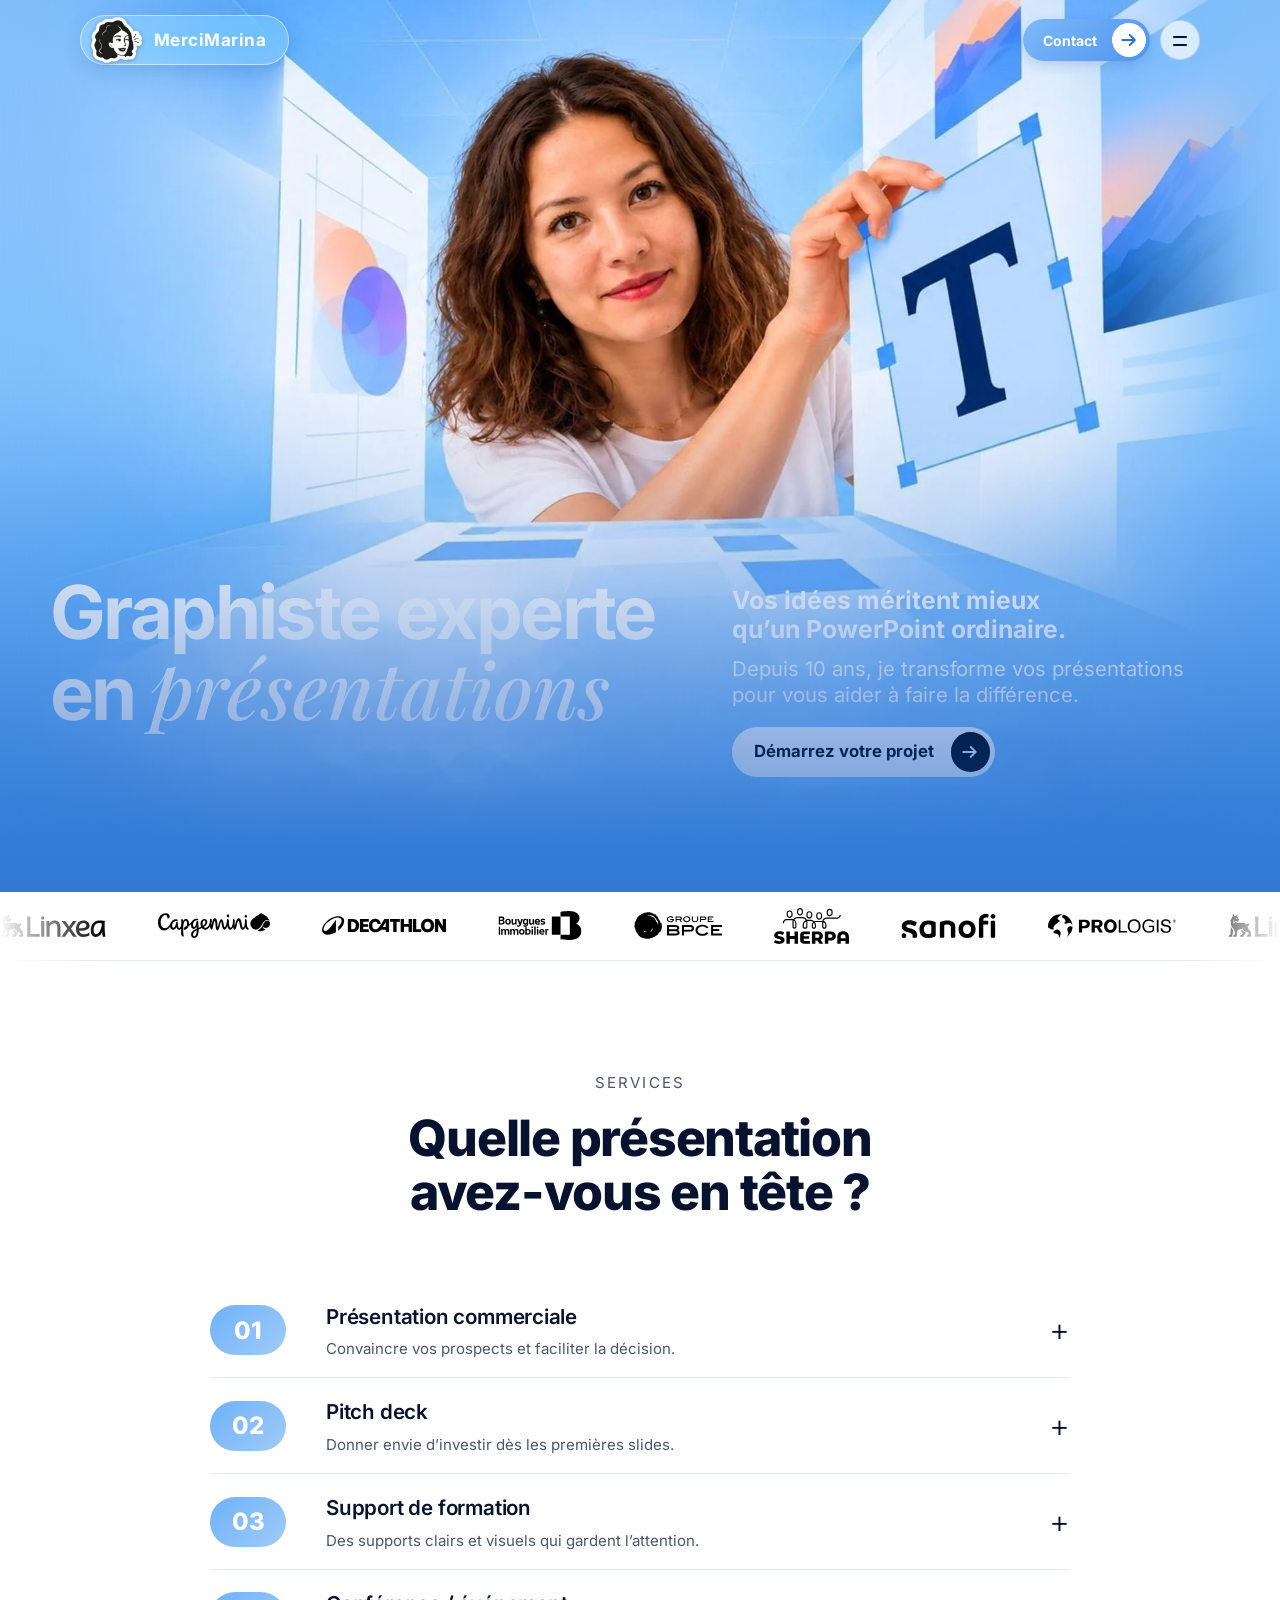
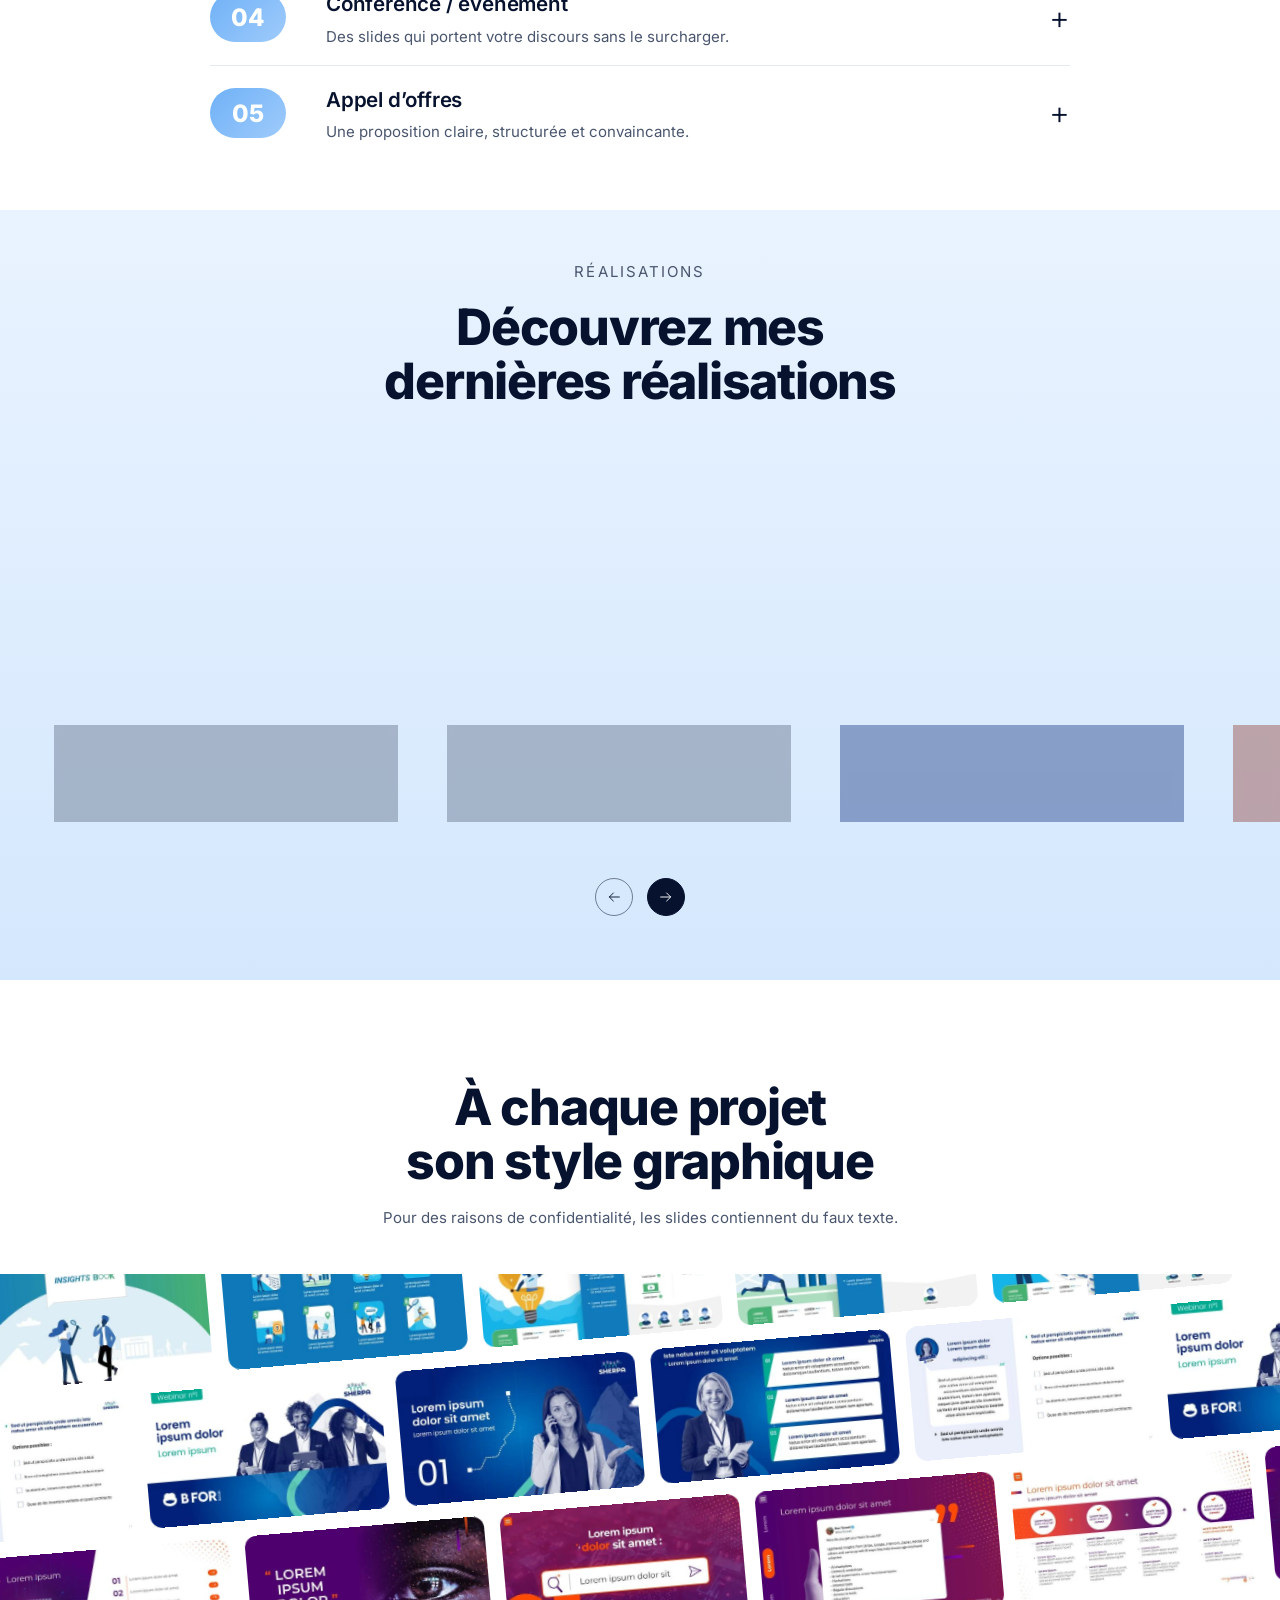
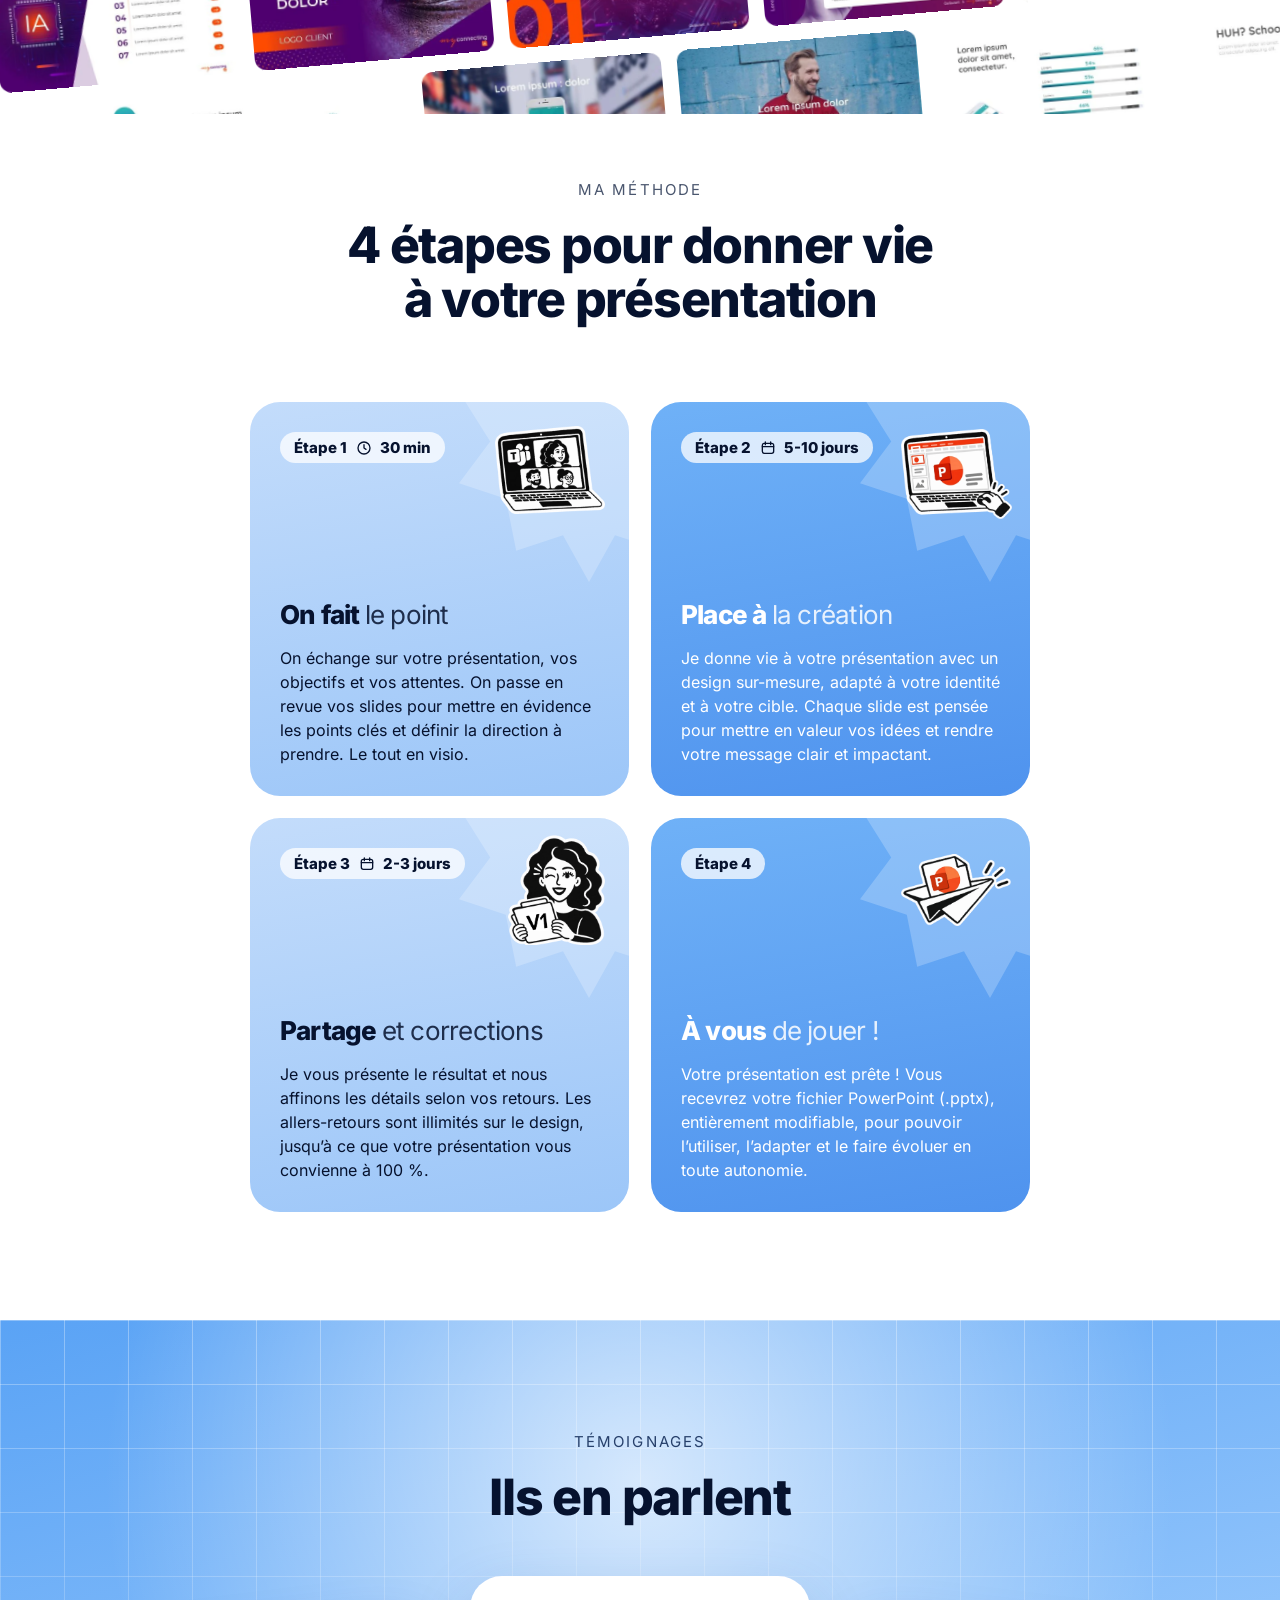
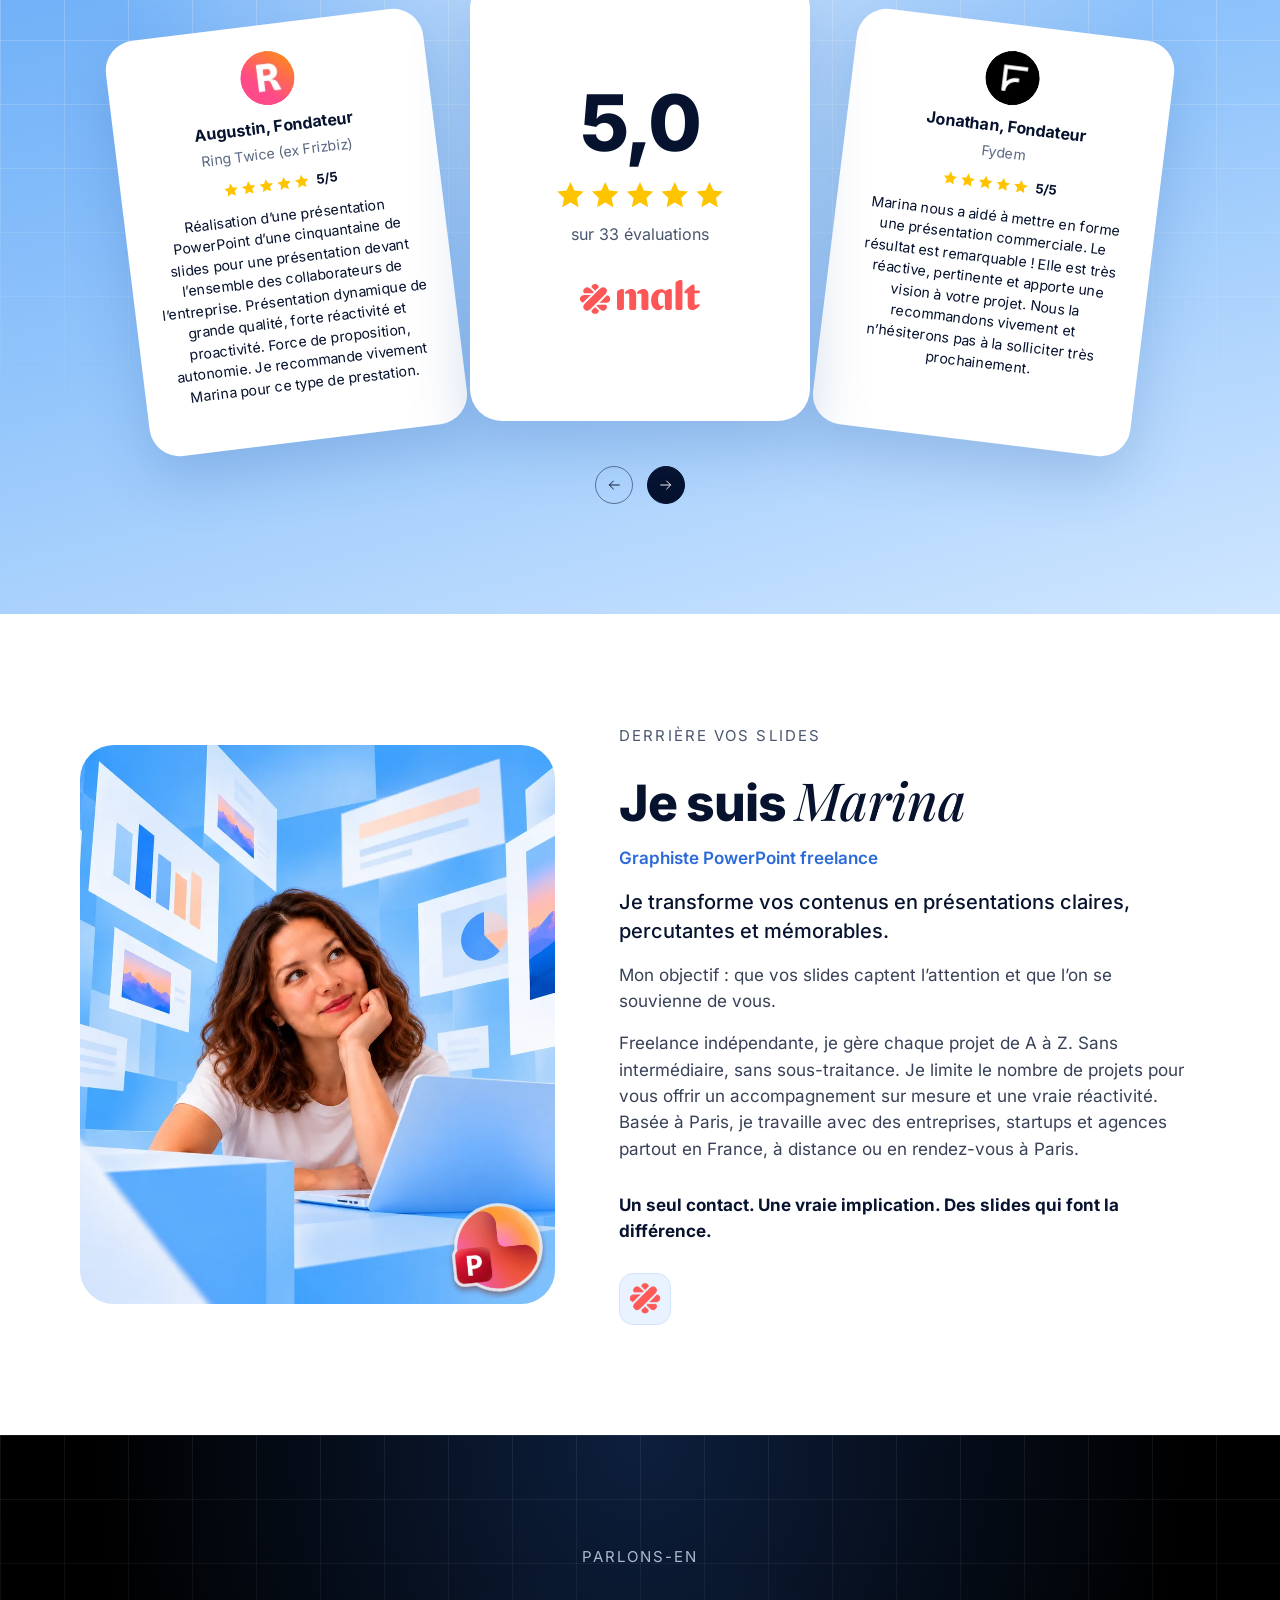
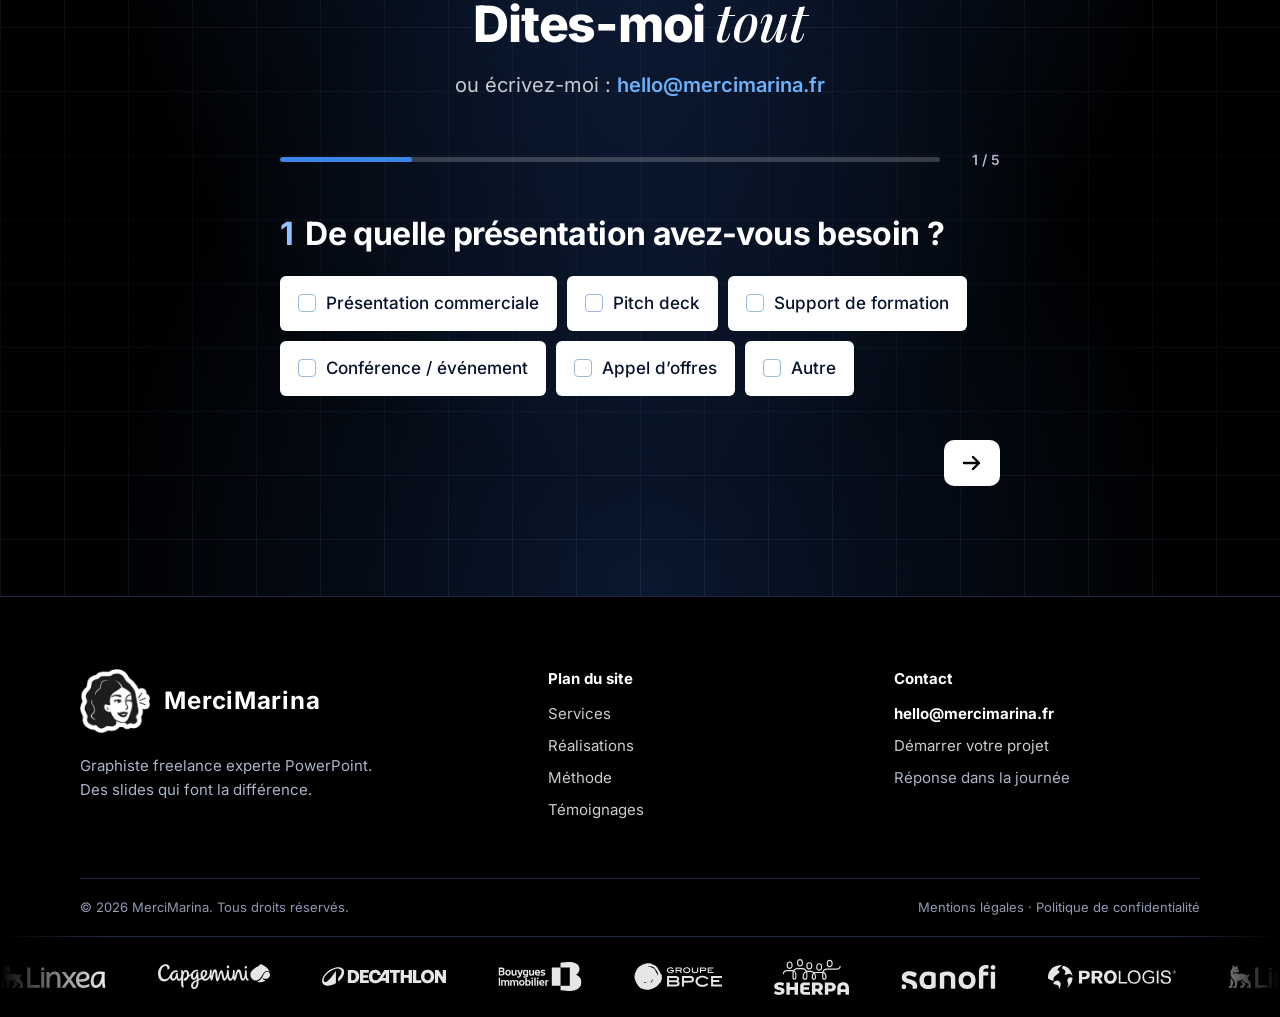
==== index-typo.html @ 597d8f63 "Add files via upload" ====
<!DOCTYPE html>
<html lang="fr">
<head>
<meta charset="utf-8">
<meta name="description" content="Graphiste freelance experte PowerPoint à Paris : présentations commerciales, pitch decks, supports de formation et appels d’offres sur mesure.">
<link rel="canonical" href="https://mercimarina.fr/">
<meta name="robots" content="index,follow,max-image-preview:large">
<meta name="theme-color" content="#6fb1f7">
<meta property="og:type" content="website"><meta property="og:locale" content="fr_FR"><meta property="og:site_name" content="MerciMarina">
<meta property="og:title" content="Graphiste PowerPoint freelance à Paris | MerciMarina"><meta property="og:description" content="Graphiste freelance experte PowerPoint à Paris : présentations commerciales, pitch decks, supports de formation et appels d’offres sur mesure."><meta property="og:url" content="https://mercimarina.fr/">
<meta property="og:image" content="https://mercimarina.fr/og-image.jpg"><meta property="og:image:width" content="1200"><meta property="og:image:height" content="630"><meta property="og:image:alt" content="Marina, graphiste PowerPoint freelance, entourée de slides">
<meta name="twitter:card" content="summary_large_image"><meta name="twitter:title" content="Graphiste PowerPoint freelance à Paris | MerciMarina"><meta name="twitter:description" content="Graphiste freelance experte PowerPoint à Paris : présentations commerciales, pitch decks, supports de formation et appels d’offres sur mesure."><meta name="twitter:image" content="https://mercimarina.fr/og-image.jpg">
<link rel="icon" type="image/png" href="favicon.png">
<link rel="apple-touch-icon" href="apple-touch-icon.png">
<meta name="viewport" content="width=device-width, initial-scale=1, viewport-fit=cover">
<title>Graphiste PowerPoint freelance à Paris | MerciMarina</title>
<link rel="stylesheet" href="style.css">
<style>
/* Méthode : titres sur une ligne */
.step .ttl{display:block;margin-top:auto!important}
.step h3{font-size:26px;line-height:1.15;white-space:nowrap}
.step h3 .lt{display:inline;font-weight:400;opacity:.85}
/* Méthode : illustrations centrées sur les emplacements définis (proportionnels à la largeur de la carte) */
.step{container-type:inline-size}
.step .ill{position:absolute;right:auto;height:auto;margin:0!important;transform:none;z-index:1}
.step:nth-of-type(1) .ill{width:29.05%;left:64.7%;top:calc((100cqw + 60px) * .0634)}
.step:nth-of-type(2) .ill{width:29.09%;left:66.05%;top:calc((100cqw + 60px) * .0724)}
.step:nth-of-type(3) .ill{width:25.68%;left:67.98%;top:calc((100cqw + 60px) * .0455)}
.step:nth-of-type(4) .ill{width:29.18%;left:65.85%;top:calc((100cqw + 60px) * .0963)}
@media (min-width:1400px){
 .step h3{font-size:clamp(20px,calc(2.5vw - 14px),26px)}
 .step .ttl{margin-top:116px!important}
}
/* Cartes étroites : l'illustration passe juste sous le badge pour ne pas le chevaucher */
@media (max-width:760px),(min-width:1400px) and (max-width:1611px){
 .step:nth-of-type(n) .ill{top:66px}
}
/* Typo : services en minuscules et semi-gras */
.item > button{text-transform:none;letter-spacing:0}
.tt b{font-weight:600;font-size:clamp(17px,1.6vw,21px);letter-spacing:-.01em}
/* Typo : majuscules réservées aux sur-titres */
.glass h3{text-transform:none}
.tag{text-transform:none;letter-spacing:0;font-size:12px}
.about .sub{text-transform:none;letter-spacing:0;font-size:17px;font-weight:600}
/* Typo : numéro du formulaire sans italique */
.qn em{font:700 1em/1 var(--f);font-style:normal}
/* Méthode : cartes un peu plus compactes (espace badge-titre réduit d'environ 16 px) */
@media (min-width:761px){.step{min-height:394px}}
@media (min-width:1400px){.step .ttl{margin-top:100px!important}}
</style>
<script type="application/ld+json">{"@context":"https://schema.org","@type":"ProfessionalService","name":"MerciMarina","url":"https://mercimarina.fr/","image":"https://mercimarina.fr/og-image.jpg","email":"hello@mercimarina.fr","description":"Graphiste PowerPoint freelance : présentations commerciales, pitch decks, supports de formation, conférences et appels d’offres sur mesure.","founder":{"@type":"Person","name":"Marina","jobTitle":"Graphiste PowerPoint freelance"},"address":{"@type":"PostalAddress","addressLocality":"Paris","addressCountry":"FR"},"areaServed":["Paris","France"],"serviceType":["Présentation commerciale","Pitch deck","Support de formation","Conférence et événement","Appel d’offres"],"sameAs":["https://www.malt.fr/profile/marinavu"]}</script>
</head>
<body>
<svg width="0" height="0" style="position:absolute" aria-hidden="true">
 <symbol id="arr" viewBox="0 0 24 24"><path d="M4 12h15M13 6l6 6-6 6"/></symbol>
 <symbol id="stars" viewBox="0 0 124 22"><path d="M11 1.5l2.9 6.2 6.8.8-5 4.7 1.3 6.7L11 16.5 5 19.9l1.3-6.7-5-4.7 6.8-.8z"/><path transform="translate(25.5 0)" d="M11 1.5l2.9 6.2 6.8.8-5 4.7 1.3 6.7L11 16.5 5 19.9l1.3-6.7-5-4.7 6.8-.8z"/><path transform="translate(51 0)" d="M11 1.5l2.9 6.2 6.8.8-5 4.7 1.3 6.7L11 16.5 5 19.9l1.3-6.7-5-4.7 6.8-.8z"/><path transform="translate(76.5 0)" d="M11 1.5l2.9 6.2 6.8.8-5 4.7 1.3 6.7L11 16.5 5 19.9l1.3-6.7-5-4.7 6.8-.8z"/><path transform="translate(102 0)" d="M11 1.5l2.9 6.2 6.8.8-5 4.7 1.3 6.7L11 16.5 5 19.9l1.3-6.7-5-4.7 6.8-.8z"/></symbol>
</svg>

<header class="site"><div class="hbar">
 <a class="brand" href="#top" aria-label="Accueil"><img src="marina-graphiste-powerpoint-freelance-logo.webp" alt="Marina, graphiste PowerPoint freelance"><span>MerciMarina</span></a>
 <div class="hright"><a class="pill dark hcta" href="#contact">Contact</a><button class="burger" aria-label="Ouvrir le menu" aria-expanded="false" aria-controls="nav"><span></span><span></span></button></div>
 <nav id="nav" aria-label="Navigation principale"><a href="#services">Services</a><a href="#realisations">Réalisations</a><a href="#methode">Méthode</a><a href="#temoignages">Avis</a><a href="#apropos">À propos</a></nav>
</div></header>

<main id="top">
<!-- 1 · Hero -->
<section class="hero"><div class="wrap">
 <div class="herobox"><img src="marina-header-presentation-designer.webp" alt="Marina, graphiste PowerPoint freelance, entourée de slides" fetchpriority="high" width="1800" height="1192">
  <div class="htxt"><h1>Graphiste experte <br>en <i>présentations</i></h1>
  <div class="hr"><p><strong><span>Vos idées méritent mieux</span> <span>qu’un PowerPoint ordinaire.</span></strong>Depuis 10 ans, je transforme vos présentations<br class="d"> pour vous aider à faire la différence.</p><a class="pill" href="#contact">Démarrez votre projet</a></div>
  </div></div>
</div></section>

<!-- 2 · Logos clients -->
<section class="logos"><div class="track" aria-hidden="true"><div class="rail" id="rail"></div></div><p class="sr-only">Ils m’ont fait confiance : Sanofi, Prologis, Linxea, Capgemini, Decathlon, Bouygues Immobilier, BPCE, Sherpa, HUH, Ring Twice, TheraPanacea, Sun’R, AliraHealth, Koena, Myconnecting, Stam Europe, Entourage.</p></section>

<!-- 3 · Services -->
<section id="services"><div class="wrap">
 <p class="kicker">Services</p>
 <h2 class="title">Quelle présentation<br>avez-vous en tête ?</h2>
 <div class="list" id="list">
  <div class="item"><button aria-expanded="false"><span class="num">01</span><span class="tt"><b>Présentation commerciale</b><small>Convaincre vos prospects <br class="m">et faciliter la décision.</small></span><span class="plus">+</span></button><div class="body"><div><div class="in"><p class="ld"><strong>Convaincre vos prospects et faciliter la décision avec une présentation qui met en avant les points forts de votre offre.</strong></p><p>Un PowerPoint professionnel, à votre image, facile à utiliser et à actualiser.</p><p class="reco">Vous vous reconnaissez ?</p><blockquote>J’ai une présentation PowerPoint de 25 slides que j’utilise en rendez-vous client. Le contenu est bon, mais visuellement, ça fait très amateur. J’aimerais quelque chose de plus pro, qui donne confiance.</blockquote><blockquote>Notre présentation commerciale est vieillissante et ne reflète plus notre identité. J’ai besoin de la moderniser pour qu’elle soit attractive et facile à mettre à jour.</blockquote><a class="pill soft" href="#contact" data-svc="Présentation commerciale">Boostons votre présentation</a></div></div></div></div>
  <div class="item"><button aria-expanded="false"><span class="num">02</span><span class="tt"><b>Pitch deck</b><small>Donner envie d’investir <br class="m">dès les premières slides.</small></span><span class="plus">+</span></button><div class="body"><div><div class="in"><p class="ld"><strong>Donner envie d’investir dès les premières slides avec un pitch deck clair et soigné.</strong></p><p>Des chiffres clés bien visibles, des graphiques lisibles et un design adapté à votre projet.</p><p class="reco">Vous vous reconnaissez ?</p><blockquote>J’ai tous mes chiffres et mon argumentaire, mais je ne sais pas comment les mettre en valeur. J’ai utilisé un template mais dès que j’y ajoute mes propres infos, le résultat est brouillon. J’ai besoin d’un pitch deck clair, professionnel et percutant, à la hauteur du travail engagé.</blockquote><blockquote>Je prépare une levée de fonds mais mon pitch deck manque d’impact visuel. J’aimerais un rendu vraiment pro qui crée l’effet WOW.</blockquote><a class="pill soft" href="#contact" data-svc="Pitch deck">Parlons de votre pitch</a></div></div></div></div>
  <div class="item"><button aria-expanded="false"><span class="num">03</span><span class="tt"><b>Support de formation</b><small>Des supports clairs et visuels <br class="m">qui gardent l’attention.</small></span><span class="plus">+</span></button><div class="body"><div><div class="in"><p class="ld"><strong>Des supports clairs et visuels qui gardent l’attention, même avec des contenus denses.</strong></p><p>Je transforme vos PowerPoint de formation avec des schémas, des repères visuels et une mise en page plus agréable à suivre.</p><p class="reco">Vous vous reconnaissez ?</p><blockquote>On utilise les mêmes PowerPoint de formation depuis des années. Chaque formateur a ajouté ses propres slides et aujourd’hui, il n’y a plus vraiment de cohérence. On aurait besoin de remettre tout ça au propre et de moderniser l’ensemble.</blockquote><blockquote>Mes formations sont riches en contenu, mais mes slides sont trop chargées et les participants décrochent rapidement. J’ai besoin de supports plus visuels et dynamiques pour maintenir leur attention et rendre l’expérience plus agréable.</blockquote><a class="pill soft" href="#contact" data-svc="Support de formation">Dynamisons vos formations</a></div></div></div></div>
  <div class="item"><button aria-expanded="false"><span class="num">04</span><span class="tt"><b>Conférence / événement</b><small>Des slides qui portent votre <br class="m">discours sans le surcharger.</small></span><span class="plus">+</span></button><div class="body"><div><div class="in"><p class="ld"><strong>Des slides qui portent votre discours sans le surcharger.</strong></p><p>Des visuels grand format, une mise en page épurée et des informations faciles à lire, même au fond de la salle.</p><p class="reco">Vous vous reconnaissez ?</p><blockquote>Je dois intervenir lors d’une conférence devant 300 personnes. Mon discours est prêt, mais mes slides sont trop chargées. J’aimerais quelque chose de beaucoup plus visuel, qui accompagne mon intervention sans surcharger l’écran.</blockquote><blockquote>Nous organisons un séminaire et plusieurs intervenants vont prendre la parole. J’ai besoin d’harmoniser la présentation pour garantir une identité visuelle cohérente et un rendu à la hauteur de notre événement.</blockquote><a class="pill soft" href="#contact" data-svc="Conférence / événement">Marquons les esprits</a></div></div></div></div>
  <div class="item"><button aria-expanded="false"><span class="num">05</span><span class="tt"><b>Appel d’offres</b><small>Une proposition claire, <br class="m">structurée et convaincante.</small></span><span class="plus">+</span></button><div class="body"><div><div class="in"><p><strong>Une proposition claire, structurée et convaincante,</strong> avec des informations bien présentées, des schémas pour illustrer vos méthodologies et vos points forts mis en évidence. Pour vos dossiers comme pour vos soutenances orales.</p><p class="reco">Vous vous reconnaissez ?</p><blockquote>On doit remettre notre réponse à un appel d’offres dans quelques jours. Sur le fond, tout est là, mais le document fait des dizaines de pages et c’est assez indigeste. On aimerait une mise en page plus soignée, avec des schémas et des visuels pour faire ressortir nos points forts.</blockquote><blockquote>Nous avons été présélectionnés pour un appel d’offres stratégique et devons défendre notre proposition à l’oral. Nous maîtrisons notre sujet, mais nous avons besoin de slides qui vont droit au but et qui montrent clairement pourquoi notre proposition est la bonne.</blockquote><a class="pill soft" href="#contact" data-svc="Appel d’offres">Valorisons votre proposition</a></div></div></div></div>
 </div>
</div></section>

<div class="band">
<!-- 5 · Réalisations -->
<section id="realisations">
 <div class="wrap"><p class="kicker">Réalisations</p><h2 class="title">Découvrez mes<br>dernières réalisations</h2></div>
 <div class="wks"> 
  <a class="wk k-myc" href="realisation-myconnectingia.html"><span class="fl"><span class="fi"><img class="f" alt="MyconnectingIA" src="myconnectingia-presentation.webp" loading="lazy" decoding="async"><img class="b" alt="" src="myconnectingia-exemple-presentation.webp" loading="lazy" decoding="async"><span class="glass"><h3>MyconnectingIA</h3><span class="tag">Présentation commerciale</span></span></span></span></a>
  <a class="wk k-fyd" href="realisation-fydem.html"><span class="fl"><span class="fi"><img class="f" alt="Fydem" src="fydem-presentation.webp" loading="lazy" decoding="async"><img class="b" alt="" src="fydem-exemple-presentation.webp" loading="lazy" decoding="async"><span class="glass"><h3>Fydem</h3><span class="tag">Pitch deck</span></span></span></span></a>
  <a class="wk k-she" href="realisation-sherpa.html"><span class="fl"><span class="fi"><img class="f" alt="Sherpa" src="sherpa-presentation.webp" loading="lazy" decoding="async"><img class="b" alt="" src="sherpa-exemple-presentation.webp" loading="lazy" decoding="async"><span class="glass"><h3>Sherpa</h3><span class="tag">Support de formation</span></span></span></span></a>
  <a class="wk k-ent" href="#"><span class="fl"><span class="fi"><img class="f" alt="Entourage" src="entourage-presentation.webp" loading="lazy" decoding="async"><img class="b" alt="" src="entourage-exemple-presentation.webp" loading="lazy" decoding="async"><span class="glass"><h3>Entourage</h3><span class="tag">Présentation donateurs</span></span></span></span></a>
  <a class="wk k-huh" href="#"><span class="fl"><span class="fi"><img class="f" alt="HUH? School" src="huh-school-presentation.webp" loading="lazy" decoding="async"><img class="b" alt="" src="huh-school-exemple-presentation.webp" loading="lazy" decoding="async"><span class="glass"><h3>HUH? School</h3><span class="tag">Présentation commerciale</span></span></span></span></a>
 </div>
 <div class="wnav"><button class="arrow prev" aria-label="Réalisations précédentes"><svg viewBox="0 0 24 24" aria-hidden="true"><use href="#arr"/></svg></button><button class="arrow next" aria-label="Réalisations suivantes"><svg viewBox="0 0 24 24" aria-hidden="true"><use href="#arr"/></svg></button></div>
</section>

</div>

<!-- 4 · Carrousel en biais -->
<div class="wrap reelhead"><h2 class="title">À chaque projet<br>son style graphique</h2><p class="note">Pour des raisons de confidentialité, les slides contiennent du faux texte.</p></div>
<div class="reel" aria-hidden="true"><div class="tilt" id="reel"></div></div>

<!-- 6 · Méthode -->
<section class="method" id="methode"><div class="wrap">
 <p class="kicker">Ma méthode</p>
 <h2 class="title">4 étapes pour donner vie <br>à votre présentation</h2>
</div>
<div class="steps">
 <article class="step"><span class="n">Étape 1<svg viewBox="0 0 24 24" aria-hidden="true"><circle cx="12" cy="12" r="9"/><path d="M12 7v5l3 2"/></svg>30 min</span><div class="ttl"><h3>On fait <span class="lt">le point</span></h3><img class="ill" alt="Visioconférence : Marina fait le point avec vous" src="visioconference-brief-ppt.webp" loading="lazy" decoding="async"></div><p>On échange sur votre présentation, vos objectifs et vos attentes. On passe en revue vos slides pour mettre en évidence les points clés et définir la direction à prendre. Le tout en visio.</p></article><span class="flow" aria-hidden="true"><i><svg viewBox="0 0 24 24"><use href="#arr"/></svg></i></span>
 <article class="step"><span class="n">Étape 2<svg viewBox="0 0 24 24" aria-hidden="true"><rect x="3.5" y="5" width="17" height="15" rx="3"/><path d="M3.5 10h17M8 3v4M16 3v4"/></svg>5-10 jours</span><div class="ttl"><h3>Place à <span class="lt">la création</span></h3><img class="ill" alt="Création de votre présentation sur PowerPoint" src="creation-de-votre-presentation-sur-powerpoint.webp" loading="lazy" decoding="async"></div><p>Je donne vie à votre présentation avec un design sur-mesure, adapté à votre identité et à votre cible. Chaque slide est pensée pour mettre en valeur vos idées et rendre votre message clair et impactant.</p></article><span class="flow" aria-hidden="true"><i><svg viewBox="0 0 24 24"><use href="#arr"/></svg></i></span>
 <article class="step"><span class="n">Étape 3<svg viewBox="0 0 24 24" aria-hidden="true"><rect x="3.5" y="5" width="17" height="15" rx="3"/><path d="M3.5 10h17M8 3v4M16 3v4"/></svg>2-3 jours</span><div class="ttl"><h3>Partage <span class="lt">et corrections</span></h3><img class="ill" alt="Livrable PowerPoint" src="livrable-powerpoint.webp" loading="lazy" decoding="async"></div><p>Je vous présente le résultat et nous affinons les détails selon vos retours. Les allers-retours sont illimités sur le design, jusqu’à ce que votre présentation vous convienne à 100 %.</p></article><span class="flow" aria-hidden="true"><i><svg viewBox="0 0 24 24"><use href="#arr"/></svg></i></span>
 <article class="step"><span class="n">Étape 4</span><div class="ttl"><h3>À vous <span class="lt">de jouer !</span></h3><img class="ill" alt="Présentation PowerPoint prête à l’emploi" src="presentation-powerpoint-prete-a-lemploi.webp" loading="lazy" decoding="async"></div><p>Votre présentation est prête ! Vous recevrez votre fichier PowerPoint (.pptx), entièrement modifiable, pour pouvoir l’utiliser, l’adapter et le faire évoluer en toute autonomie.</p></article>
</div>
<div class="snav"><button class="arrow prev" aria-label="Étapes précédentes"><svg viewBox="0 0 24 24" aria-hidden="true"><use href="#arr"/></svg></button><button class="arrow next" aria-label="Étapes suivantes"><svg viewBox="0 0 24 24" aria-hidden="true"><use href="#arr"/></svg></button></div>
</section>

<!-- 8 · Témoignages -->
<section id="temoignages"><div class="wrap">
 <p class="kicker">Témoignages</p><h2 class="title">Ils en parlent</h2>
 <div class="tcar">
  <article class="tc"><div class="av pic"><img src="avatar-temoignage-1.webp" alt="" width="58" height="58" loading="lazy" decoding="async"></div><p class="nm">Augustin, Fondateur</p><p class="co">Ring Twice (ex Frizbiz)</p><div class="rt" role="img" aria-label="5 étoiles sur 5"><svg viewBox="0 0 124 22" aria-hidden="true"><use href="#stars"/></svg><b>5/5</b></div><p class="tq">Réalisation d’une présentation PowerPoint d’une cinquantaine de slides pour une présentation devant l’ensemble des collaborateurs de l’entreprise. Présentation dynamique de grande qualité, forte réactivité et proactivité. Force de proposition, autonomie. Je recommande vivement Marina pour ce type de prestation.</p></article>
  <article class="tc malt"><a class="mlink" href="https://www.malt.fr/profile/marinavu" target="_blank" rel="noopener" aria-label="Voir mon profil Malt : 5,0 sur 33 évaluations"><p class="mscore">5,0</p><div class="mstars" role="img" aria-label="5 étoiles sur 5"><svg viewBox="0 0 124 22" aria-hidden="true"><use href="#stars"/></svg></div><p class="mcount">sur 33 évaluations</p><img class="mlogo" src="malt.svg" alt="Malt" width="120" height="34" loading="lazy" decoding="async"></a></article>
  <article class="tc"><div class="av pic"><img src="avatar-temoignage-2.webp" alt="" width="58" height="58" loading="lazy" decoding="async"></div><p class="nm">Jonathan, Fondateur</p><p class="co">Fydem</p><div class="rt" role="img" aria-label="5 étoiles sur 5"><svg viewBox="0 0 124 22" aria-hidden="true"><use href="#stars"/></svg><b>5/5</b></div><p class="tq">Marina nous a aidé à mettre en forme une présentation commerciale. Le résultat est remarquable ! Elle est très réactive, pertinente et apporte une vision à votre projet. Nous la recommandons vivement et n’hésiterons pas à la solliciter très prochainement.</p></article>
  <article class="tc"><div class="av pic"><img src="avatar-temoignage-3.webp" alt="" width="58" height="58" loading="lazy" decoding="async"></div><p class="nm">Catherine, CTO</p><p class="co">TheraPanacea</p><div class="rt" role="img" aria-label="5 étoiles sur 5"><svg viewBox="0 0 124 22" aria-hidden="true"><use href="#stars"/></svg><b>5/5</b></div><p class="tq">Marina a très bien compris notre attente et la philosophie de la présentation que nous souhaitions, elle a proposé spontanément des idées qui amélioraient notre projet initial. Le travail réalisé nous convient parfaitement et a été livré dans les temps malgré des délais courts ! Je recommande sans hésitation !</p></article>
    <article class="tc"><div class="av pic"><img src="avatar-temoignage-4.webp" alt="" width="58" height="58" loading="lazy" decoding="async"></div><p class="nm">Jean Michel, Associé</p><p class="co">Sherpa</p><div class="rt" role="img" aria-label="5 étoiles sur 5"><svg viewBox="0 0 124 22" aria-hidden="true"><use href="#stars"/></svg><b>5/5</b></div><p class="tq">Marina est capable de travailler en parfaite autonomie, elle tient les délais et il n’y a jamais de mauvaise surprise ni sur la qualité ni sur le volume. Merci. Je recommande vivement.</p></article>
  <article class="tc"><div class="av pic"><img src="avatar-temoignage-5.webp" alt="" width="58" height="58" loading="lazy" decoding="async"></div><p class="nm">Nicolas, Fondateur</p><p class="co">HUH</p><div class="rt" role="img" aria-label="5 étoiles sur 5"><svg viewBox="0 0 124 22" aria-hidden="true"><use href="#stars"/></svg><b>5/5</b></div><p class="tq">Très bonne communication avec Marina, qui s’est montrée indépendante sur le projet. Un simple brief et Marina a délivré un résultat bien au-dessus de nos attentes. On retravaillera ensemble, c’est certain.</p></article>
 </div>
 <div class="tnav"><div class="tbs"><button class="tb prev" aria-label="Témoignage précédent"><svg viewBox="0 0 24 24" aria-hidden="true"><use href="#arr"/></svg></button><button class="tb next" aria-label="Témoignage suivant"><svg viewBox="0 0 24 24" aria-hidden="true"><use href="#arr"/></svg></button></div></div>
</div></section>

<!-- 7 · À propos -->
<section class="about" id="apropos"><div class="wrap">
 <div class="portrait"><img class="pbadge" alt="" aria-hidden="true" src="pbadge.webp" loading="lazy" decoding="async"><img alt="Marina, graphiste PowerPoint freelance" src="marina-graphiste-powerpoint-freelance.webp" loading="lazy" decoding="async"></div>
 <div>
  <p class="kicker">Derrière vos slides</p>
  <h2 class="title">Je suis <i>Marina</i></h2>
  <h3 class="sub">Graphiste PowerPoint freelance</h3>
  <p class="lead">Je transforme vos contenus en présentations claires, percutantes et mémorables.</p>
  <p>Mon objectif : que vos slides captent l’attention et que l’on se souvienne de vous.</p>
  <p>Freelance indépendante, je gère chaque projet de A à Z. Sans intermédiaire, sans sous-traitance. Je limite le nombre de projets pour vous offrir un accompagnement sur mesure et une vraie réactivité. Basée à Paris, je travaille avec des entreprises, startups et agences partout en France, à distance ou en rendez-vous à Paris.</p>
  <p class="end">Un seul contact. Une vraie implication. <br class="m">Des slides qui font la différence.</p>
  <div class="links"><a class="soc" hidden href="#" target="_blank" rel="noopener" aria-label="Profil LinkedIn de Marina (s’ouvre dans un nouvel onglet)"><svg viewBox="0 0 24 24" aria-hidden="true"><path fill="#0a66c2" d="M20.45 20.45h-3.56v-5.57c0-1.33-.03-3.04-1.85-3.04-1.86 0-2.14 1.45-2.14 2.94v5.67H9.34V9h3.41v1.56h.05c.48-.9 1.64-1.85 3.37-1.85 3.6 0 4.27 2.37 4.27 5.46v6.28zM5.34 7.43a2.06 2.06 0 1 1 0-4.12 2.06 2.06 0 0 1 0 4.12zM7.12 20.45H3.56V9h3.56v11.45z"/></svg></a><a class="soc" href="https://www.malt.fr/profile/marinavu" target="_blank" rel="noopener" aria-label="Profil Malt de Marina (s’ouvre dans un nouvel onglet)"><img alt="" src="malt-icone.webp" loading="lazy" decoding="async"></a></div>
 </div>
</div></section>

<!-- 9 · Contact -->
<section id="contact"><div class="wrap">
 <p class="kicker">Parlons-en</p><h2 class="title">Dites-moi <i>tout</i></h2>
 <p class="cmail">ou écrivez-moi : <a href="mailto:hello@mercimarina.fr">hello@mercimarina.fr</a></p>
 <form class="tf" id="tf" action="https://formspree.io/f/mvkkbrel" method="POST" novalidate>
  <input type="hidden" name="_subject" value="Nouvelle demande depuis mercimarina.fr"><input type="text" name="_gotcha" tabindex="-1" autocomplete="off" aria-hidden="true" style="position:absolute;left:-9999px;opacity:0;height:0;width:0">
  <div class="prog"><div class="bar"><i></i></div><span class="cnt">1 / 6</span></div>
  <div class="st on" role="group" aria-labelledby="q1"><p class="qn" id="q1"><em>1</em>De quelle présentation <br class="m">avez-vous besoin ?</p>
   <div class="opts"><label class="opt"><input type="checkbox" name="svc" value="Présentation commerciale"><span>Présentation commerciale</span></label><label class="opt"><input type="checkbox" name="svc" value="Pitch deck"><span>Pitch deck</span></label><label class="opt"><input type="checkbox" name="svc" value="Support de formation"><span>Support de formation</span></label><label class="opt"><input type="checkbox" name="svc" value="Conférence / événement"><span>Conférence / événement</span></label><label class="opt"><input type="checkbox" name="svc" value="Appel d’offres"><span>Appel d’offres</span></label><label class="opt"><input type="checkbox" id="oth" name="svc" value="Autre"><span>Autre</span></label></div>
   <input id="othtxt" name="besoin_autre" type="text" placeholder="Précisez votre besoin…" aria-label="Autre besoin" hidden></div>
  <div class="st"><label class="qn" for="ctx"><em>2</em>Parlez-moi de votre projet</label><textarea id="ctx" name="projet" placeholder="Contexte de la présentation et informations utiles à me communiquer…"></textarea><a class="wt" href="https://wetransfer.com/?to=hello@mercimarina.fr" target="_blank" rel="noopener noreferrer"><span>Envoi de votre présentation via WeTransfer</span><small>(optionnel)</small><svg viewBox="0 0 24 24" aria-hidden="true" width="16" height="16" fill="none" stroke="currentColor" stroke-width="2.2" stroke-linecap="round" stroke-linejoin="round"><path d="M7 17L17 7M8 7h9v9"/></svg></a></div>
  <div class="st"><label class="qn" for="dt"><em>3</em>Votre deadline</label><input id="dt" name="deadline" type="date"></div>
  <div class="st"><label class="qn" for="nm"><em>4</em>Votre prénom et nom</label><input id="nm" name="nom" type="text" autocomplete="name" placeholder="Prénom Nom"></div>
  <div class="st"><label class="qn" for="em"><em>5</em>Votre e-mail</label><p class="opt-note">Obligatoire *</p><input id="em" name="email" type="email" required autocomplete="email" placeholder="Où puis-je vous répondre ?"></div>
  <p class="err" role="alert"></p>
  <div class="tfnav"><button type="button" class="back" hidden>← Retour</button><button type="button" class="pill nx icon" aria-label="Suivant"><span></span></button></div>
  <div class="thanks" role="status"><p class="qn">Merci, votre message est bien parti !</p><p>Je reviens vers vous très vite.</p></div>
 </form>
</div></section>
</main>

<footer>
 <div class="wrap ft"><div><a class="flogo" href="#top" aria-label="Accueil"><img src="marina-graphiste-powerpoint-freelance-logo.webp" alt=""><span>MerciMarina</span></a><p>Graphiste freelance experte PowerPoint. Des slides qui font la différence.</p></div>
 <div><h4>Plan du site</h4><ul><li><a href="#services">Services</a></li><li><a href="#realisations">Réalisations</a></li><li><a href="#methode">Méthode</a></li><li><a href="#temoignages">Témoignages</a></li></ul></div>
 <div><h4>Contact</h4><ul><li><a class="mail" href="mailto:hello@mercimarina.fr">hello@mercimarina.fr</a></li><li><a href="#contact">Démarrer votre projet</a></li><li>Réponse dans la journée</li></ul></div></div>
 <div class="wrap fb"><span>© 2026 MerciMarina. Tous droits réservés.</span><span><a href="mentions-legales.html">Mentions légales</a> · <a href="politique-confidentialite.html">Politique de confidentialité</a></span></div>
 <div class="flogos" aria-hidden="true"><div class="rail" id="rail2"></div></div>
</footer>

<script src="script.js" defer></script>
</body>
</html>
---- style.css ----
/* Polices hébergées sur le site (aucune requête vers Google) */
@font-face{font-family:'Inter';font-style:normal;font-weight:100 900;font-display:swap;src:url([data-uri]) format('woff2')}
@font-face{font-family:'Playfair Display';font-style:italic;font-weight:400 900;font-display:swap;src:url([data-uri]) format('woff2')}
/* ============ Base ============ */
br.m{display:none}
.sr-only{position:absolute;width:1px;height:1px;margin:-1px;padding:0;overflow:hidden;clip:rect(0,0,0,0);white-space:nowrap;border:0}
:root{--ink:#06122e;--sky:#6fb1f7;--sky2:#9fcbfb;--mist:#e9f3ff;--bg:#fff;--line:#e4e8ef;--muted:#4a566e;
--f:'Inter',system-ui,sans-serif;--s:'Playfair Display',Georgia,serif}
@media (prefers-color-scheme:dark){:root{--ink:#eef4ff;--bg:#071226;--line:#1d2b47;--muted:#a3b2cc;--mist:#10213f}}
*,*::before,*::after{box-sizing:border-box}
html{scroll-behavior:smooth;scroll-padding-top:84px}
body{margin:0;background:var(--bg);color:var(--ink);font:400 17px/1.6 var(--f);overflow-x:hidden}
h1,h2,h3,p{margin:0}
a{color:inherit}
[hidden]{display:none!important}
:focus-visible{outline:3px solid var(--sky);outline-offset:3px}
.wrap{width:min(1120px,100% - 40px);margin-inline:auto}
section{padding:110px 0}
.kicker{display:block;text-align:center;font-size:15px;font-weight:400;text-transform:uppercase;letter-spacing:.14em;color:var(--muted);margin-bottom:16px}
.title{font-weight:800;letter-spacing:-.025em;line-height:1.08;font-size:clamp(30px,4.3vw,50px);text-align:center}
.title i{font:italic 500 1.05em var(--s);letter-spacing:0}

/* Boutons « pill » avec flèche */
.pill{display:inline-flex;align-items:center;gap:1.1em;background:#fff;color:#000;border:0;border-radius:999px;padding:7px 7px 7px 26px;font:700 16px var(--f);text-decoration:none;cursor:pointer;transition:box-shadow .2s}
.pill:hover{box-shadow:0 10px 24px rgba(10,42,102,.22)}
.pill .ic{width:40px;height:40px;border-radius:50%;background:#000;color:#fff;display:grid;place-items:center;transition:background .25s;flex:none}
.pill .ic svg{width:20px;height:20px;fill:none;stroke:currentColor;stroke-width:2.4;stroke-linecap:round;stroke-linejoin:round;transition:transform .3s}
.pill:hover .ic{background:linear-gradient(135deg,#7dbafa,#4f93ee);color:#000}
.pill:hover .ic svg{transform:rotate(-45deg)}
.pill.dark{background:#000;color:#fff;box-shadow:inset 0 0 0 1px rgba(255,255,255,.15)}
.pill.dark .ic{background:#fff;color:#000}
.pill.dark:hover .ic{background:linear-gradient(135deg,#7dbafa,#4f93ee);color:#000}

/* Flèches de défilement (réalisations) */
.arrow,.tb{width:38px;height:38px;padding:0;display:grid;place-items:center;border:1px solid rgba(6,18,46,.5);border-radius:50%;background:transparent;color:#06122e;cursor:pointer;transition:background .3s,color .3s,border-color .3s}
.arrow.next,.tb.next{background:#06122e;border-color:#06122e;color:#fff}
.arrow.prev:hover,.tb.prev:hover{background:rgba(6,18,46,.08);border-color:#06122e}
.arrow.next:hover,.tb.next:hover{background:linear-gradient(135deg,#7dbafa,#4f93ee);border-color:#4f93ee;color:#000}
.arrow svg,.tb svg{display:block;width:16px;height:16px;fill:none;stroke:currentColor;stroke-width:1.4;stroke-linecap:round;stroke-linejoin:round;transition:transform .3s}
.arrow.prev svg,.tb.prev svg{transform:rotate(180deg)}
.arrow.next:hover svg,.tb.next:hover svg{transform:translateX(2px)}
.arrow.prev:hover svg,.tb.prev:hover svg{transform:rotate(180deg) translateX(2px)}

/* ============ En-tête ============ */
header.site{position:fixed;z-index:20;top:calc(env(safe-area-inset-top,0px) + 10px);left:0;right:0;pointer-events:none}
.hbar{position:relative;width:min(1120px,100% - 24px);height:60px;margin:0 auto;display:flex;align-items:center;justify-content:space-between;pointer-events:none}
.brand{transition:opacity .25s,transform .25s,visibility .25s;pointer-events:auto;display:flex;align-items:center;gap:12px;height:50px;padding:4px 22px 4px 8px;border-radius:999px;background:rgba(255,255,255,.18);border:1px solid rgba(255,255,255,.5);-webkit-backdrop-filter:blur(14px) saturate(1.4);backdrop-filter:blur(14px) saturate(1.4);box-shadow:0 6px 20px rgba(20,70,160,.16);color:#fff;font:700 17px var(--f);letter-spacing:.03em;text-decoration:none;transition:background .3s,color .3s,border-color .3s}
.brand img{display:block;width:auto;height:46px;margin:-2px 0 -2px 2px;filter:drop-shadow(0 1px 2px rgba(0,0,0,.28))}
header.site.solid .brand{background:color-mix(in srgb,var(--bg) 72%,transparent);border-color:color-mix(in srgb,var(--bg) 85%,transparent);color:var(--ink)}
.hright{pointer-events:auto;display:flex;align-items:center;gap:10px}
.hcta,.hcta.dark{padding:4px 4px 4px 20px;font-size:14px;background:linear-gradient(135deg,#7dbafa,#4f93ee);color:#fff;box-shadow:0 4px 14px rgba(20,70,160,.2)}
.hcta.dark .ic{background:#fff;color:#2f6fdc}
.hcta.dark:hover .ic{background:linear-gradient(135deg,#7dbafa,#4f93ee);color:#000}
.hcta .ic{width:34px;height:34px}
.hcta{transition:opacity .3s,visibility .3s,box-shadow .2s}
header.site:not(.past) .hcta{opacity:0;visibility:hidden;pointer-events:none}
.burger{position:relative;width:40px;height:40px;border:1px solid color-mix(in srgb,var(--ink) 12%,transparent);border-radius:50%;background:color-mix(in srgb,var(--bg) 70%,transparent);-webkit-backdrop-filter:blur(10px);backdrop-filter:blur(10px);cursor:pointer;transition:background .25s}
.burger:hover{background:var(--bg)}
.burger span{position:absolute;left:12px;right:12px;height:2px;border-radius:2px;background:var(--ink);transition:transform .3s,top .3s}
.burger span:first-child{top:15px}.burger span:last-child{top:23px}
.burger[aria-expanded="true"] span:first-child{top:19px;transform:rotate(45deg)}
.burger[aria-expanded="true"] span:last-child{top:19px;transform:rotate(-45deg)}
nav{display:none;position:absolute;top:64px;right:0;width:min(250px,100%);flex-direction:column;gap:2px;padding:10px;border-radius:22px;background:var(--bg);border:1px solid var(--line);box-shadow:0 20px 40px rgba(20,70,160,.18);pointer-events:auto}
nav.open{display:flex}
nav a{padding:12px 16px;border-radius:14px;font-weight:500;font-size:16px;color:var(--muted);text-decoration:none;transition:background .2s,color .2s}
nav a:hover{background:var(--mist);color:var(--ink)}
nav a.on{background:var(--mist);color:var(--ink);font-weight:700}

/* ============ 1 · Hero ============ */
.hero{padding:0;position:relative;overflow:hidden;background:linear-gradient(180deg,#82bffb 0%,#88c3fd 22%,#80c0fb 42%,#6fb6fb 62%,#72b8fc 100%)}
.hero::after{content:"";position:absolute;left:0;right:0;bottom:0;height:58%;pointer-events:none;z-index:2;background:linear-gradient(0deg,rgba(6,78,186,.6) 0,rgba(6,78,186,.52) 18%,rgba(6,78,186,.36) 40%,rgba(6,78,186,.18) 62%,rgba(6,78,186,.06) 82%,transparent 100%)}
.hero .wrap{width:100%;display:flex;justify-content:center}
.herobox{position:relative;container-type:inline-size;width:max(min(100%,calc(100vh*1.51)),min(100%,900px))}
.herobox>img{display:block;width:100%;height:auto}
.htxt{position:relative;z-index:3;background:linear-gradient(160deg,#7db9f9,#5aa3f5);padding:28px 22px 34px}
.herobox h1{color:#fff;font:700 38px/1.02 var(--f);letter-spacing:-.035em}
.herobox h1 i{font:italic 500 40px/1 var(--s);letter-spacing:0}
.herobox .hr p{margin:18px 0 22px;color:#fff;font-size:17px;line-height:1.3}
.herobox .hr strong span{display:block;text-wrap:balance}
.herobox .hr strong{display:block;font-weight:700;font-size:1.22em;line-height:1.2;margin-bottom:.45em}
@media(min-width:761px){
 .herobox{line-height:0}
 .hero{padding-bottom:44px}
 .htxt{position:absolute;z-index:3;inset:0;padding:0;background:none;line-height:1.3}
 .herobox h1{position:absolute;left:3.9%;top:68%;font-size:5.8cqw;line-height:.98}
 .herobox h1 i{font-size:6.1cqw;display:inline}
 .herobox .hr{position:absolute;left:57.2%;top:calc(71.2% - 1.4cqw);width:40.5%}
 .herobox .hr p{margin:0;font-size:1.58cqw;line-height:1.28}
 .herobox .hr .pill{margin-top:1.5cqw;padding:.4cqw .4cqw .4cqw 1.7cqw;gap:1.3cqw;font-size:1.3cqw;line-height:1}
 .herobox .hr .pill .ic{width:3.1cqw;height:3.1cqw}
 .herobox .hr .pill .ic svg{width:1.55cqw;height:1.55cqw}

 .herobox>img{-webkit-mask-image:linear-gradient(90deg,transparent,rgba(0,0,0,.12) 3%,rgba(0,0,0,.45) 7%,rgba(0,0,0,.8) 12%,#000 18%,#000 82%,rgba(0,0,0,.8) 88%,rgba(0,0,0,.45) 93%,rgba(0,0,0,.12) 97%,transparent),linear-gradient(180deg,#000 93%,transparent);-webkit-mask-composite:source-in;mask-image:linear-gradient(90deg,transparent,rgba(0,0,0,.12) 3%,rgba(0,0,0,.45) 7%,rgba(0,0,0,.8) 12%,#000 18%,#000 82%,rgba(0,0,0,.8) 88%,rgba(0,0,0,.45) 93%,rgba(0,0,0,.12) 97%,transparent),linear-gradient(180deg,#000 93%,transparent);mask-composite:intersect}
}

/* ============ 2 · Frise de logos ============ */
.logos{padding:0}
.track{overflow:hidden;border-bottom:1px solid var(--line);padding:16px 0;-webkit-mask-image:linear-gradient(90deg,transparent,#000 8%,#000 92%,transparent);mask-image:linear-gradient(90deg,transparent,#000 8%,#000 92%,transparent)}
.rail{display:flex;width:max-content;align-items:center;animation:rtl 45s linear infinite}
.rail img{display:block;flex:none;margin-right:52px}
.track:hover .rail,.flogos:hover .rail{animation-play-state:paused}
@keyframes rtl{to{transform:translateX(-50%)}}
@media (prefers-color-scheme:dark){.track .rail img{filter:invert(1)}}

/* ============ 3 · Services ============ */
.list{width:min(860px,100%);margin:64px auto 0}
.item{border-bottom:1px solid var(--line)}
.item:last-child{border-bottom:0}
#services{padding-bottom:50px}
.item>button{all:unset;box-sizing:border-box;display:grid;grid-template-columns:116px 1fr 40px;align-items:center;width:100%;padding:18px 0;cursor:pointer;font-size:clamp(17px,2vw,24px);text-transform:uppercase;letter-spacing:.01em}
.item>button:focus-visible{outline:3px solid var(--sky);outline-offset:2px}
.num{width:76px;height:50px;border-radius:999px;background:linear-gradient(135deg,var(--sky),var(--sky2));color:#fff;font:800 24px var(--f);display:grid;place-items:center;text-transform:none}
.tt{display:grid;gap:5px}
.tt b{font-weight:400}
.tt small{max-width:60ch;font-size:15px;line-height:1.4;color:var(--muted);text-transform:none;letter-spacing:0}
.plus{font-size:32px;font-weight:300;text-align:right;transition:transform .3s}
.item.open .plus{transform:rotate(45deg)}
.item.open .tt small{display:none}
.body{display:grid;grid-template-rows:0fr;transition:grid-template-rows .4s ease}
.item.open .body{grid-template-rows:1fr}
.body>div{overflow:hidden}
.in{padding:6px 40px 34px 116px;display:grid;grid-template-columns:minmax(0,62ch);gap:12px}
.in>p{max-width:56ch;font-size:17px;font-weight:400;line-height:1.65;color:color-mix(in srgb,var(--ink) 74%,var(--bg))}
.in>p.ld{margin-bottom:2px}
.in>p strong{font-weight:600;color:var(--ink)}
.in>p.reco{margin-top:10px;font:italic 500 22px/1.2 var(--s);color:var(--ink)}
.in blockquote{position:relative;margin:0;padding:18px 26px 16px 72px;border-radius:22px 22px 22px 6px;background:var(--mist);font-size:15px;line-height:1.45;font-style:italic}
.in blockquote::before{content:"“";position:absolute;left:22px;top:4px;font:italic 500 60px/1 var(--s);color:var(--sky)}
.in .pill{justify-self:end;margin-top:8px}
.pill.soft,.pill.soft:hover{background:none;color:var(--ink);box-shadow:none;padding-right:0}
.pill.soft .ic{background:#6db1f8;color:#fff}
.pill.soft:hover .ic{background:linear-gradient(135deg,#7dbafa,#4f93ee);color:#000}
@media(max-width:700px){
 .item>button{grid-template-columns:62px 1fr 30px}
 .num{width:52px;height:38px;font-size:17px}
 .in{padding:6px 0 30px}
}

/* ============ 4 · Carrousel en biais ============ */
.reelhead{padding-top:100px;padding-bottom:44px}
.note{margin-top:18px;text-align:center;font-size:15px;color:var(--muted)}
.reel{position:relative;overflow:hidden;height:440px}
.tilt{position:absolute;left:-20%;width:140%;top:50%;transform:translateY(-50%) rotate(-5deg)}
.row{display:flex;gap:16px;width:max-content;margin-bottom:16px;will-change:transform;backface-visibility:hidden}
.row:last-child{margin-bottom:0}
.tile{flex:none;width:240px;height:135px;border-radius:12px;overflow:hidden;background:var(--mist)}
.tile img{display:block;width:100%;height:100%;object-fit:cover}

/* ============ 5 · Réalisations ============ */
.band{background:linear-gradient(180deg,var(--mist) 0%,color-mix(in srgb,var(--sky) 30%,var(--bg)) 100%)}
#realisations{padding:50px 0 64px}
.wks{scroll-padding-left:40px;display:flex;gap:22px;width:100%;margin-top:56px;padding:0 24px 10px;overflow-x:auto;scroll-snap-type:x mandatory;scroll-behavior:smooth;scrollbar-width:none}
.wks::-webkit-scrollbar{display:none}
.wk{display:block;flex:none;width:clamp(300px,29vw,440px);scroll-snap-align:start;text-decoration:none;color:inherit}
.wk:first-child{margin-left:16px}
.fl{display:block;perspective:1100px}
.fi{display:block;position:relative;aspect-ratio:1;transform-style:preserve-3d;transition:transform .8s cubic-bezier(.4,.2,.2,1)}
.wk:hover .fi,.wk:focus-visible .fi,.wk.on .fi{transform:rotateY(180deg)}
.fi img{position:absolute;inset:0;display:block;width:100%;height:100%;object-fit:cover;border-radius:16px;backface-visibility:hidden;-webkit-backface-visibility:hidden}
.fi .b{transform:rotateY(180deg)}
.glass{position:absolute;left:14px;right:14px;bottom:14px;padding:19px 18px 15px;border-radius:16px;background:rgba(30,40,70,.36);border:1px solid rgba(255,255,255,.3);-webkit-backdrop-filter:blur(14px);backdrop-filter:blur(14px);color:#fff;text-align:left;backface-visibility:hidden;-webkit-backface-visibility:hidden}
.k-ent .glass{background:rgba(130,24,10,.42)}
.k-she .glass{background:rgba(10,44,120,.5)}
.glass h3{font:700 clamp(17px,1.5vw,21px)/1.15 var(--f);letter-spacing:-.01em;text-transform:uppercase}
.tag{display:inline-block;margin-top:10px;padding:7px 14px;border:1px solid rgba(255,255,255,.5);border-radius:999px;font:600 10.5px/1 var(--f);letter-spacing:.06em;text-transform:uppercase}
.wnav,.snav{display:flex;justify-content:center;gap:14px;margin-top:32px}

/* ============ 6 · Méthode ============ */
.method{padding-top:64px;padding-bottom:84px}
.steps{display:flex;gap:22px;overflow-x:auto;scroll-snap-type:x mandatory;padding:56px 20px 24px;margin-top:20px;scrollbar-width:none}
.steps::-webkit-scrollbar{display:none}
.step{flex:none;width:min(330px,82vw);min-height:410px;scroll-snap-align:center;position:relative;overflow:hidden;display:flex;flex-direction:column;padding:30px;border-radius:30px;background:linear-gradient(170deg,#c3dcfb,#9cc6f8);color:var(--ink)}
.flow{position:relative;flex:none;align-self:center;width:0;margin:0 -11px;z-index:2}
.flow i{position:absolute;left:-18px;top:-18px;display:grid;place-items:center;width:36px;height:36px;border-radius:50%;background:#fff;color:#06122e;box-shadow:0 4px 14px rgba(20,70,160,.28)}
.flow svg{width:18px;height:18px;fill:none;stroke:currentColor;stroke-width:1.8;stroke-linecap:round;stroke-linejoin:round}
.step:first-child{margin-left:auto}.step:last-child{margin-right:auto}
.step:nth-of-type(even){background:linear-gradient(170deg,#6fb1f7,#4f93ee);color:#fff}
.step::before{content:"";position:absolute;width:260px;height:260px;right:-90px;top:-80px;background:rgba(255,255,255,.22);clip-path:polygon(50% 0,60% 14%,78% 7%,80% 25%,98% 30%,88% 46%,100% 62%,82% 68%,78% 88%,60% 82%,50% 100%,40% 82%,22% 88%,18% 68%,0 62%,12% 46%,2% 30%,20% 25%,22% 7%,40% 14%)}
.step .ttl{display:flex;align-items:flex-start;justify-content:space-between;gap:10px;margin-top:auto}
.step .ttl h3{margin-top:0}
.step:nth-of-type(1) .ttl h3{white-space:nowrap}
.step:nth-of-type(1) .ill{width:42%;margin-left:-14px;margin-right:16px}
.step:nth-of-type(2) .ill{width:44%;margin:-8px 0 0 -14px}
.step:nth-of-type(4) .ill{width:48%;margin:-18px 12px 28px -30px}
.step:nth-of-type(3) .ill{width:34%;margin:-22px 2px 12px -24px}
.step:nth-of-type(3) .ttl h3{white-space:nowrap}
.step .ttl h3 i{white-space:nowrap}
.step .ill{flex:none;display:block;width:46%;height:auto;margin:-18px 24px -4px 0;transform:translateY(-26px)}
.step .n{display:inline-flex;align-items:center;gap:7px;position:relative;z-index:1;align-self:flex-start;padding:6px 14px;border-radius:999px;background:rgba(255,255,255,.75);color:var(--ink);font:800 15px var(--f)}
.step .n svg{flex:none;width:16px;height:16px;margin:0 1px 0 2px;fill:none;stroke:currentColor;stroke-width:2;stroke-linecap:round;stroke-linejoin:round}
.step h3{margin-top:auto;font:800 34px/1.05 var(--f);letter-spacing:-.03em}
.step h3 i{display:block;font:italic 500 32px var(--s);letter-spacing:0}
.step p{margin-top:16px;font-size:16px;line-height:1.5}

@media(min-width:761px) and (max-width:1399px){
 .steps{display:grid;grid-template-columns:repeat(2,minmax(0,1fr));gap:22px;overflow:visible;width:min(780px,100% - 40px);margin:20px auto 0;padding:56px 0 24px}
 .step{width:auto}
 .step:first-child,.step:last-child{margin:0}
 .flow,.method .snav{display:none}
}
@media(min-width:1400px){
 .method .snav{display:none}
 .steps{gap:0;padding-left:40px;padding-right:40px}
 .step{width:calc((100% - 80px - 132px)/4)}
 .step .ttl{margin-top:68px}
 .flow{width:44px;margin:0}
 .flow i{position:static;display:grid;place-items:center;width:44px;height:auto;border-radius:0;background:none;box-shadow:none;color:var(--ink)}
 .flow svg{width:24px;height:24px;stroke-width:1.5}
}

/* ============ 7 · À propos ============ */
.about .wrap{display:grid;grid-template-columns:.9fr 1.1fr;gap:64px;align-items:center}
.portrait{position:relative;aspect-ratio:.85;border-radius:34px;overflow:hidden;background:linear-gradient(165deg,#cfe6ff,#6fb1f7)}
.portrait img.pbadge{position:absolute;z-index:1;inset:auto 6px 6px auto;width:104px;height:auto;object-fit:contain;border-radius:0;transform:rotate(-6deg)}
.portrait img{display:block;width:100%;height:100%;object-fit:cover}
.about .kicker,.about .title{text-align:left}
.about p.kicker{max-width:none;margin-top:0}
.about p.kicker{font-size:15px;line-height:inherit;color:var(--muted);margin-bottom:16px}
.soc[hidden]{display:none}
.cmail{text-align:center;margin-top:14px;font-size:20px;color:rgba(255,255,255,.78)}
.cmail a{color:#6db1f8;font-weight:600;text-decoration:none;transition:color .2s}
.cmail a:hover{color:#a8d2fc}
.cmail a:focus-visible{outline:3px solid var(--sky);outline-offset:3px;border-radius:3px}
@media(max-width:760px){.cmail{font-size:17px}}
@media(max-width:760px){.about p.kicker{font-size:13px}}
.about .sub{margin-top:14px;font:700 15px var(--f);letter-spacing:.12em;text-transform:uppercase;color:#2a6ad8}
@media (prefers-color-scheme:dark){.about .sub{color:#6fb1f7}}
.about p{max-width:52ch;margin-top:16px;font-size:17px;line-height:1.55;color:color-mix(in srgb,var(--ink) 80%,var(--bg))}
.about p.lead{margin-top:20px;font-size:20px;line-height:1.45;font-weight:500;color:var(--ink)}
.about p.end{margin-top:30px;font-weight:700;color:var(--ink)}
.links{display:flex;gap:12px;margin-top:28px;flex-wrap:wrap}
.soc{display:grid;place-items:center;width:52px;height:52px;border-radius:14px;background:var(--mist);border:1px solid #d3e4fb;transition:transform .25s,background .25s,box-shadow .25s}
.soc:hover{transform:translateY(-3px);background:#fff;box-shadow:0 8px 20px rgba(60,120,200,.2)}
.soc svg,.soc img{display:block;width:34px;height:34px}
@media(max-width:820px){.about .wrap{grid-template-columns:1fr;gap:40px}}

/* ============ 8 · Témoignages ============ */
#temoignages{position:relative;overflow:hidden;isolation:isolate;--ink:#06122e;--muted:#27406b;color:#06122e;background:radial-gradient(circle at 50% 18%,rgba(255,255,255,.7),transparent 55%),linear-gradient(345deg,#cfe6ff 0%,#8fc3fb 48%,#5aa3f5 100%)}
#temoignages::before{content:"";position:absolute;inset:0;z-index:-1;background:linear-gradient(rgba(255,255,255,.32) 1px,transparent 1px) 0 0/64px 64px,linear-gradient(90deg,rgba(255,255,255,.32) 1px,transparent 1px) 0 0/64px 64px;-webkit-mask-image:linear-gradient(#000,transparent 85%);mask-image:linear-gradient(#000,transparent 85%)}
.tcar{position:relative;height:490px;margin-top:52px}
.tc{position:absolute;left:50%;top:0;width:min(340px,78vw);height:445px;margin-left:calc(min(340px,78vw)/-2);display:flex;flex-direction:column;align-items:center;padding:28px 28px 26px;text-align:center;background:#fff;color:#06122e;border-radius:32px;box-shadow:0 24px 60px rgba(30,80,160,.22);opacity:0;pointer-events:none;transform:translateY(60px) scale(.8);transition:transform .75s cubic-bezier(.4,.1,.2,1),opacity .5s}
.tc[data-o="0"]{transform:none;opacity:1;z-index:3;pointer-events:auto}
.tc[data-o="-1"]{transform:translateX(-104%) translateY(34px) rotate(-7deg) scale(.94);opacity:1;z-index:2;pointer-events:auto;cursor:pointer}
.tc[data-o="1"]{transform:translateX(104%) translateY(34px) rotate(7deg) scale(.94);opacity:1;z-index:2;pointer-events:auto;cursor:pointer}
.tc[data-o="-2"]{transform:translateX(-190%) translateY(60px) rotate(-10deg) scale(.88);z-index:1}
.tc[data-o="2"]{transform:translateX(190%) translateY(60px) rotate(10deg) scale(.88);z-index:1}
.av{flex:none;display:grid;place-items:center;width:58px;height:58px;margin-bottom:10px;border-radius:50%;background:#eaf3ff;border:1.5px dashed #8db8ee;color:#6aa0e6}
.av svg{width:26px;height:26px;fill:none;stroke:currentColor;stroke-width:1.8;stroke-linecap:round;stroke-linejoin:round}
.av.pic{border:0;background:none;overflow:hidden}
.av.pic img{display:block;width:100%;height:100%;border-radius:50%}
.tc.malt{justify-content:center}
.mlink{display:flex;flex-direction:column;align-items:center;justify-content:center;gap:6px;width:100%;height:100%;color:inherit;text-decoration:none;border-radius:26px}
.tc:not([data-o="0"]) .mlink{pointer-events:none}
.mscore{font:800 78px/1 var(--f);letter-spacing:-.03em;color:#06122e}
.mstars svg{display:block;width:170px;height:30px;margin:12px auto 6px;fill:#ffc400}
.mcount{font-size:16px;color:#4a566e}
.mlogo{display:block;width:120px;height:auto;margin-top:26px}
.nm{font-weight:700;font-size:17px;letter-spacing:-.01em}
.co{margin-top:2px;font-size:15px;color:#5b6882}
.rt{display:flex;align-items:center;gap:8px;margin:10px 0 12px}
.rt svg{width:92px;height:17px;fill:#ffc400}
.rt b{font-size:14px}
.tq{font-size:15px;line-height:1.5}
.tnav{display:flex;justify-content:center}
.tbs{display:flex;gap:14px}

/* ============ 9 · Contact (formulaire pas à pas) ============ */
#contact{position:relative;overflow:hidden;isolation:isolate;--ink:#fff;--muted:#aeb9cf;color:#fff;background:radial-gradient(ellipse at 50% 0,rgba(47,111,220,.28),transparent 60%),radial-gradient(ellipse at 50% 100%,rgba(47,111,220,.21),transparent 60%),#000}
#contact::before{content:"";position:absolute;inset:0;z-index:-1;background:linear-gradient(rgba(255,255,255,.07) 1px,transparent 1px) 0 0/64px 64px,linear-gradient(90deg,rgba(255,255,255,.07) 1px,transparent 1px) 0 0/64px 64px;-webkit-mask-image:linear-gradient(#000,transparent 75%);mask-image:linear-gradient(#000,transparent 75%)}
#contact::after{content:"";position:absolute;inset:0;z-index:-1;background:linear-gradient(rgba(150,190,255,.09) 1px,transparent 1px) 0 0/64px 64px,linear-gradient(90deg,rgba(150,190,255,.09) 1px,transparent 1px) 0 0/64px 64px;-webkit-mask-image:linear-gradient(transparent 40%,#000);mask-image:linear-gradient(transparent 40%,#000)}
form.tf{position:relative;width:min(720px,100%);margin:48px auto 0;text-align:left}
input,textarea{width:100%;padding:14px 16px;border:0;border-radius:6px;background:#fff;color:#06122e;font:400 17px var(--f)}
input:focus,textarea:focus{outline:0;box-shadow:0 0 0 2px #6db1f8}
textarea{min-height:130px;resize:vertical}
input[type=date]{max-width:260px;color-scheme:light}
.prog{display:flex;align-items:center;gap:16px;margin-bottom:44px}
.bar{flex:1;height:5px;border-radius:5px;background:rgba(255,255,255,.2);overflow:hidden}
.bar i{display:block;width:0;height:100%;border-radius:5px;background:#3b86ea;transition:width .5s ease}
.cnt{min-width:44px;text-align:right;font-size:14px;font-weight:600;color:var(--muted)}
.st{display:none}
.st.on{display:block;animation:stin .45s ease both}
@keyframes stin{from{opacity:0;transform:translateY(var(--d,30px))}to{opacity:1;transform:none}}
.qn{display:block;margin-bottom:22px;font:700 clamp(22px,3vw,32px)/1.2 var(--f);letter-spacing:-.02em}
.qn:has(+.opt-note){margin-bottom:8px}
.qn em{margin-right:12px;font:italic 500 1.45em/1 var(--s);color:#8fc3fb}
.opt-note{margin-bottom:22px;font-size:14px;color:var(--muted)}
.wt{display:inline-flex;flex-wrap:wrap;align-items:center;gap:4px 10px;margin-top:16px;padding:12px 16px;border:1px dashed rgba(255,255,255,.4);border-radius:6px;color:#fff;font-weight:500;text-decoration:none;transition:border-color .2s,background .2s}
.wt small{font-size:13px;font-weight:400;color:var(--muted)}
.wt:hover{border-color:#6db1f8;background:rgba(109,177,248,.1)}
.wt:focus-visible{outline:3px solid var(--sky);outline-offset:2px}
.opts{display:flex;flex-wrap:wrap;gap:10px}
.opt{position:relative;cursor:pointer}
.opt input{position:absolute;width:0;height:0;padding:0;opacity:0}
.opt span{display:inline-flex;align-items:center;gap:10px;padding:14px 18px;border-radius:6px;background:#fff;color:#06122e;font-weight:500;box-shadow:0 0 0 2px transparent;transition:box-shadow .2s}
.opt span::before{content:"";flex:none;width:18px;height:18px;border:1.5px solid #9db7dd;border-radius:4px}
.opt:hover span{box-shadow:0 0 0 2px #6db1f8}
.opt input:checked+span{box-shadow:0 0 0 2px #3b86ea}
.opt input:checked+span::before{background:#3b86ea url("data:image/svg+xml,%3Csvg xmlns='http://www.w3.org/2000/svg' viewBox='0 0 24 24' fill='none' stroke='white' stroke-width='3.4' stroke-linecap='round' stroke-linejoin='round'%3E%3Cpath d='M5 12l5 5 9-10'/%3E%3C/svg%3E") center/12px no-repeat;border-color:#3b86ea}
.opt input:focus-visible+span{outline:3px solid var(--sky);outline-offset:2px}
#othtxt{margin-top:12px}
.err{min-height:20px;margin-top:10px;font-size:14px;color:#ff9a8f}
.tfnav{display:flex;justify-content:flex-end;align-items:center;gap:18px;margin-top:14px}
.back{all:unset;padding:10px 4px;font-weight:600;cursor:pointer}
.back:hover{text-decoration:underline}
.back:focus-visible{outline:3px solid var(--sky)}
.nx{background:#fff;color:#000;box-shadow:none}
.nx .ic{background:#000;color:#fff}
.nx.icon{width:56px;height:46px;padding:0;gap:0;justify-content:center;border-radius:10px}
.nx.icon span{display:none}
.nx.icon .ic{width:auto;height:auto;background:none;color:#000}
.nx.icon .ic svg{width:24px;height:24px}
.nx.icon:hover{background:linear-gradient(135deg,#7dbafa,#4f93ee);color:#000}
.nx.icon:hover .ic{background:none;color:#000}
.nx.icon:hover .ic svg{transform:translateX(3px)}
.thanks{display:none;padding:30px 0;text-align:center}
form.tf.done .prog,form.tf.done .st,form.tf.done .tfnav,form.tf.done .err{display:none}
form.tf.done .thanks{display:block}

/* ============ Pied de page ============ */
footer{background:#000;color:#fff;padding:72px 0 0;font-size:15px;border-top:1px solid #1f2a40}
footer a{text-decoration:none}
.ft{display:grid;grid-template-columns:1.4fr 1fr 1fr;gap:40px;padding-bottom:56px}
.flogo{display:inline-flex;align-items:center;gap:14px;color:#fff;font:700 24px var(--f);letter-spacing:.03em}
.flogo img{display:block;width:auto;height:64px;filter:drop-shadow(0 1px 3px rgba(0,0,0,.4))}
.ft p{max-width:34ch;margin-top:14px;color:#a9b4c8}
.ft h4{margin:0 0 14px;font:700 15px var(--f)}
.ft ul{list-style:none;padding:0;margin:0;display:grid;gap:8px;color:#a9b4c8}
.ft li a.mail{font-weight:700;opacity:1}
.ft li a{color:#fff;opacity:.8}.ft li a:hover{opacity:1}
.fb a{color:inherit;text-decoration:none}.fb a:hover{color:#fff;text-decoration:underline}
.fb{display:flex;justify-content:space-between;flex-wrap:wrap;gap:16px;padding:18px 0;border-top:1px solid #1f2a40;font-size:13px;color:#8e9ab2}
.flogos{padding:22px 0;overflow:hidden;border-top:1px solid #1f2a40;-webkit-mask-image:linear-gradient(90deg,transparent,#000 8%,#000 92%,transparent);mask-image:linear-gradient(90deg,transparent,#000 8%,#000 92%,transparent)}
.flogos .rail{animation-duration:38s}
.flogos .rail img{filter:invert(1);opacity:.9}
@media(max-width:700px){.ft{grid-template-columns:1fr}}
/* ============ Mobile ============ */
@media(max-width:600px){
 section{padding:72px 0}
 .reelhead{padding-top:72px;padding-bottom:32px}
 #realisations{padding:72px 0 80px}
 .method{padding-top:72px}
 .title{font-size:clamp(28px,8vw,36px);text-wrap:balance}
 .method .title br{display:none}
 .kicker{font-size:13px}
 br.m{display:inline}
 br.d{display:none}

 .item>button{grid-template-columns:62px 1fr 30px;align-items:center;font-size:15px;letter-spacing:0}
 .tt{display:contents}
 .num{grid-row:1;grid-column:1}
 .tt b{grid-row:1;grid-column:2;font-weight:600}
 .tt small{grid-row:2;grid-column:2;margin-top:5px}
 .plus{grid-row:1;grid-column:3;line-height:1}
 .list{margin-top:28px}
 #services{padding-top:44px}
 .brand{display:none}
 .hright{margin-left:auto}
 .hcta{display:none}
 .herobox>img{-webkit-mask-image:linear-gradient(180deg,transparent,#000 16%,#000 80%,transparent);mask-image:linear-gradient(180deg,transparent,#000 16%,#000 80%,transparent)}
 .htxt{background:none}
 .about .kicker,.about .title,.about .sub{text-align:center}
 .about .sub{color:var(--ink)}
 .about p{text-wrap:pretty}
 .about p.lead{text-wrap:balance}
 .in>p{font-size:15px}
 .in blockquote{padding:16px 18px 14px 50px;font-size:14px}
 .in blockquote::before{left:12px;font-size:48px}
 .hero{padding-top:48px}
 .herobox>img{width:122%;max-width:none;margin-left:-11%}
 .htxt{position:relative;margin-top:-76px}
 .herobox .hr{margin-top:14px}
 #services{padding-bottom:36px}
 #realisations{padding-top:40px}
 .wks{padding-left:0;padding-right:0;scroll-padding:0}
 .wk{scroll-snap-align:center}
 .wk:first-child{margin-left:calc(50% - 150px)}
 .wk:last-child{margin-right:calc(50% - 150px)}
 form.tf{padding-bottom:0}
 .st{min-height:0}
 .tfnav{position:static;justify-content:flex-end;margin-top:22px}
 .about .wrap{gap:0}
 .about .wrap>div:not(.portrait){display:contents}
 .about .kicker{order:1}.about .title{order:2}.about .sub{order:3}
 .about .portrait{order:4;margin:28px 0 12px}
 .about p,.about .links{order:5}
 .tcar{height:480px}
 .tc{height:435px;padding:24px 24px 22px}
 .tq{font-size:14.5px}
 .tc.malt .mscore{font-size:68px}
}
@media(prefers-reduced-motion:reduce){
 html{scroll-behavior:auto}
 .rail{animation:none}
 .st.on{animation:none}
 .fi,.tc{transition:none}
}

/* Réalisations : pastille verre dépoli + flèche, discrète (apparaît au survol sur PC) */
.fl{position:relative}
.voir{position:absolute;right:16px;bottom:16px;width:52px;height:52px;border-radius:50%;display:grid;place-items:center;background:rgba(255,255,255,.22);border:1px solid rgba(255,255,255,.55);-webkit-backdrop-filter:blur(12px);backdrop-filter:blur(12px);color:#fff;box-shadow:0 6px 18px rgba(10,20,50,.18);opacity:0;transform:scale(.9);pointer-events:none;transition:opacity .3s,transform .3s,background .3s,color .3s;z-index:2}
.voir svg{width:22px;height:22px;fill:none;stroke:currentColor;stroke-width:2;stroke-linecap:round;stroke-linejoin:round;}
@media (hover:hover){
 .wk:hover .voir,.wk:focus-visible .voir{opacity:1;transform:scale(1);transition:opacity .5s .3s,transform .6s .3s cubic-bezier(.2,.8,.3,1),background .3s,color .3s}
 .wk:hover .voir:hover{background:#fff;color:#000;transform:scale(1.2);transition:transform .35s cubic-bezier(.3,1.3,.5,1),background .3s,color .3s}
}
@media (hover:none){.voir{display:none}}

/* Encadré du recto : flou réduit pour mieux voir le fond */
.glass{-webkit-backdrop-filter:blur(4px);backdrop-filter:blur(4px);background:rgba(30,40,70,.28)}
.k-ent .glass{background:rgba(130,24,10,.34)}
.k-she .glass{background:rgba(10,44,120,.4)}

/* Flèche noire sur les cartes Sherpa et HUH? School */
.k-she .voir,.k-huh .voir{color:#000}
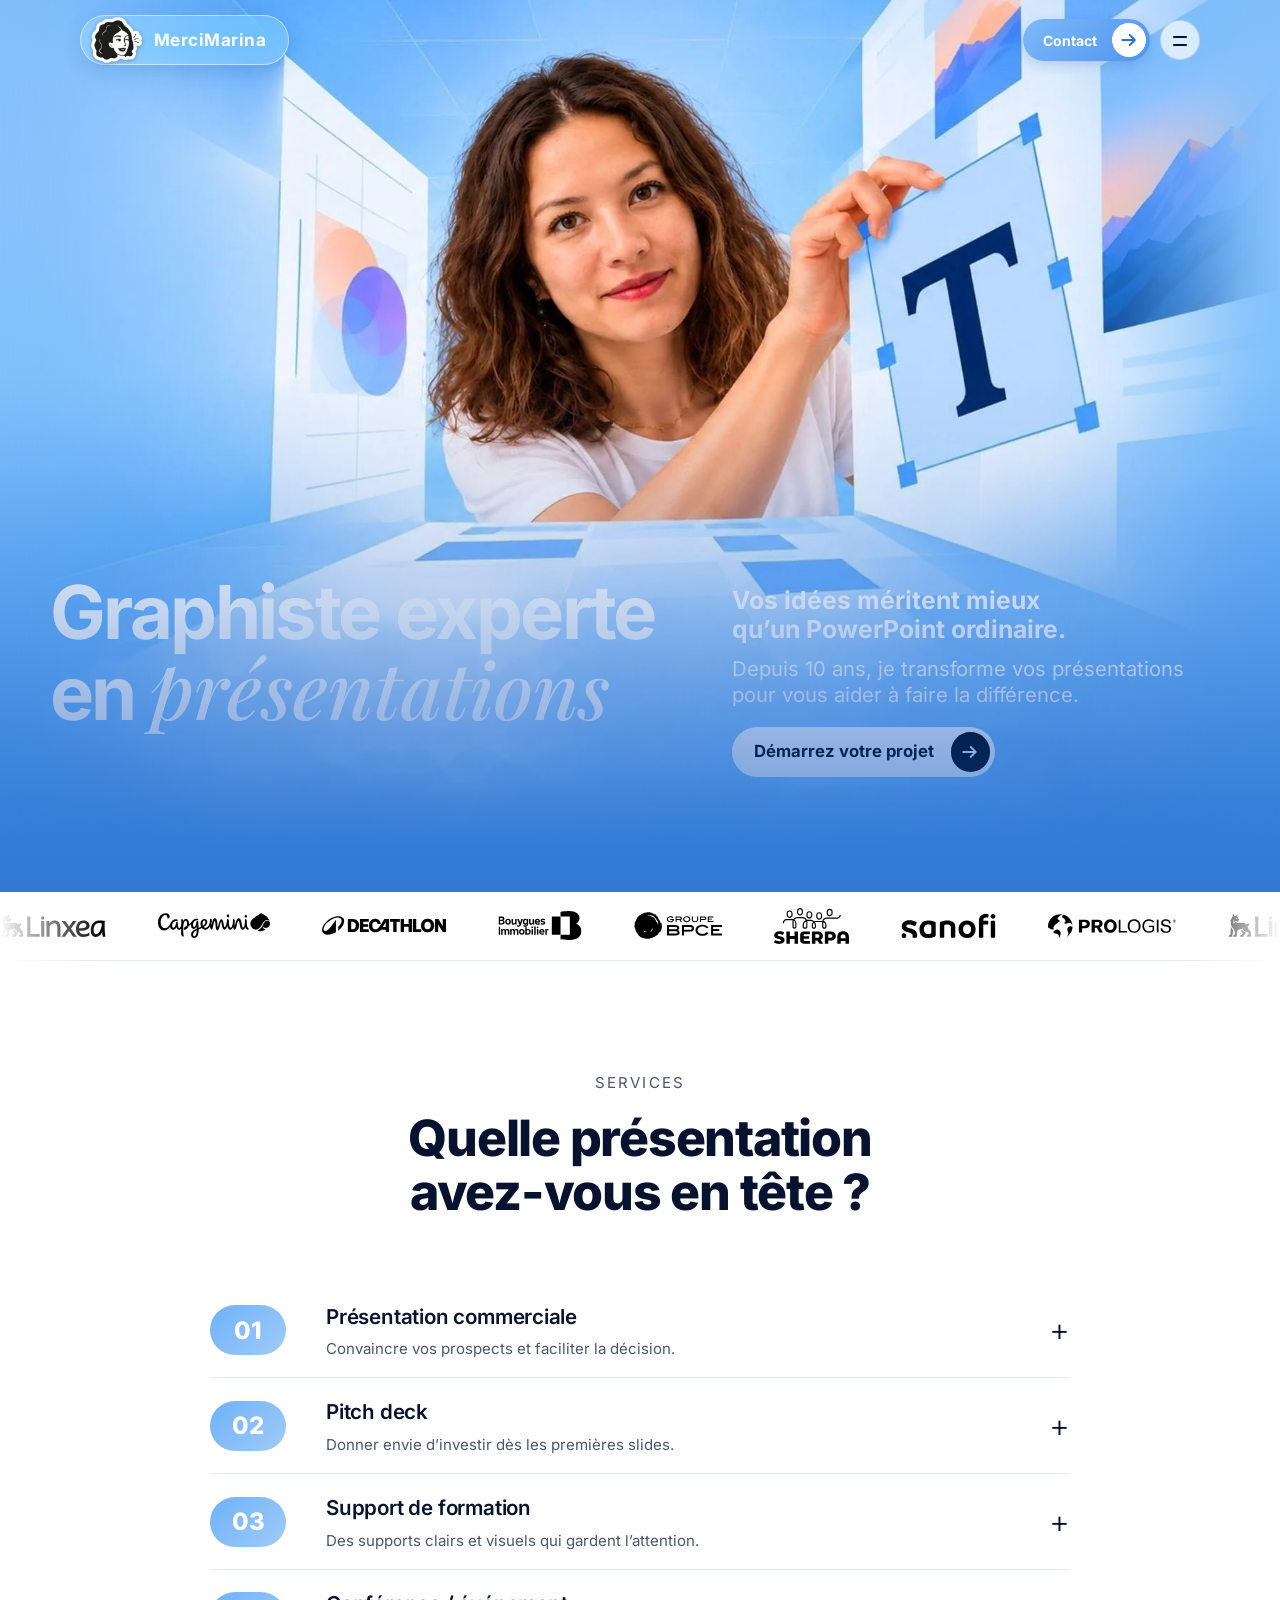
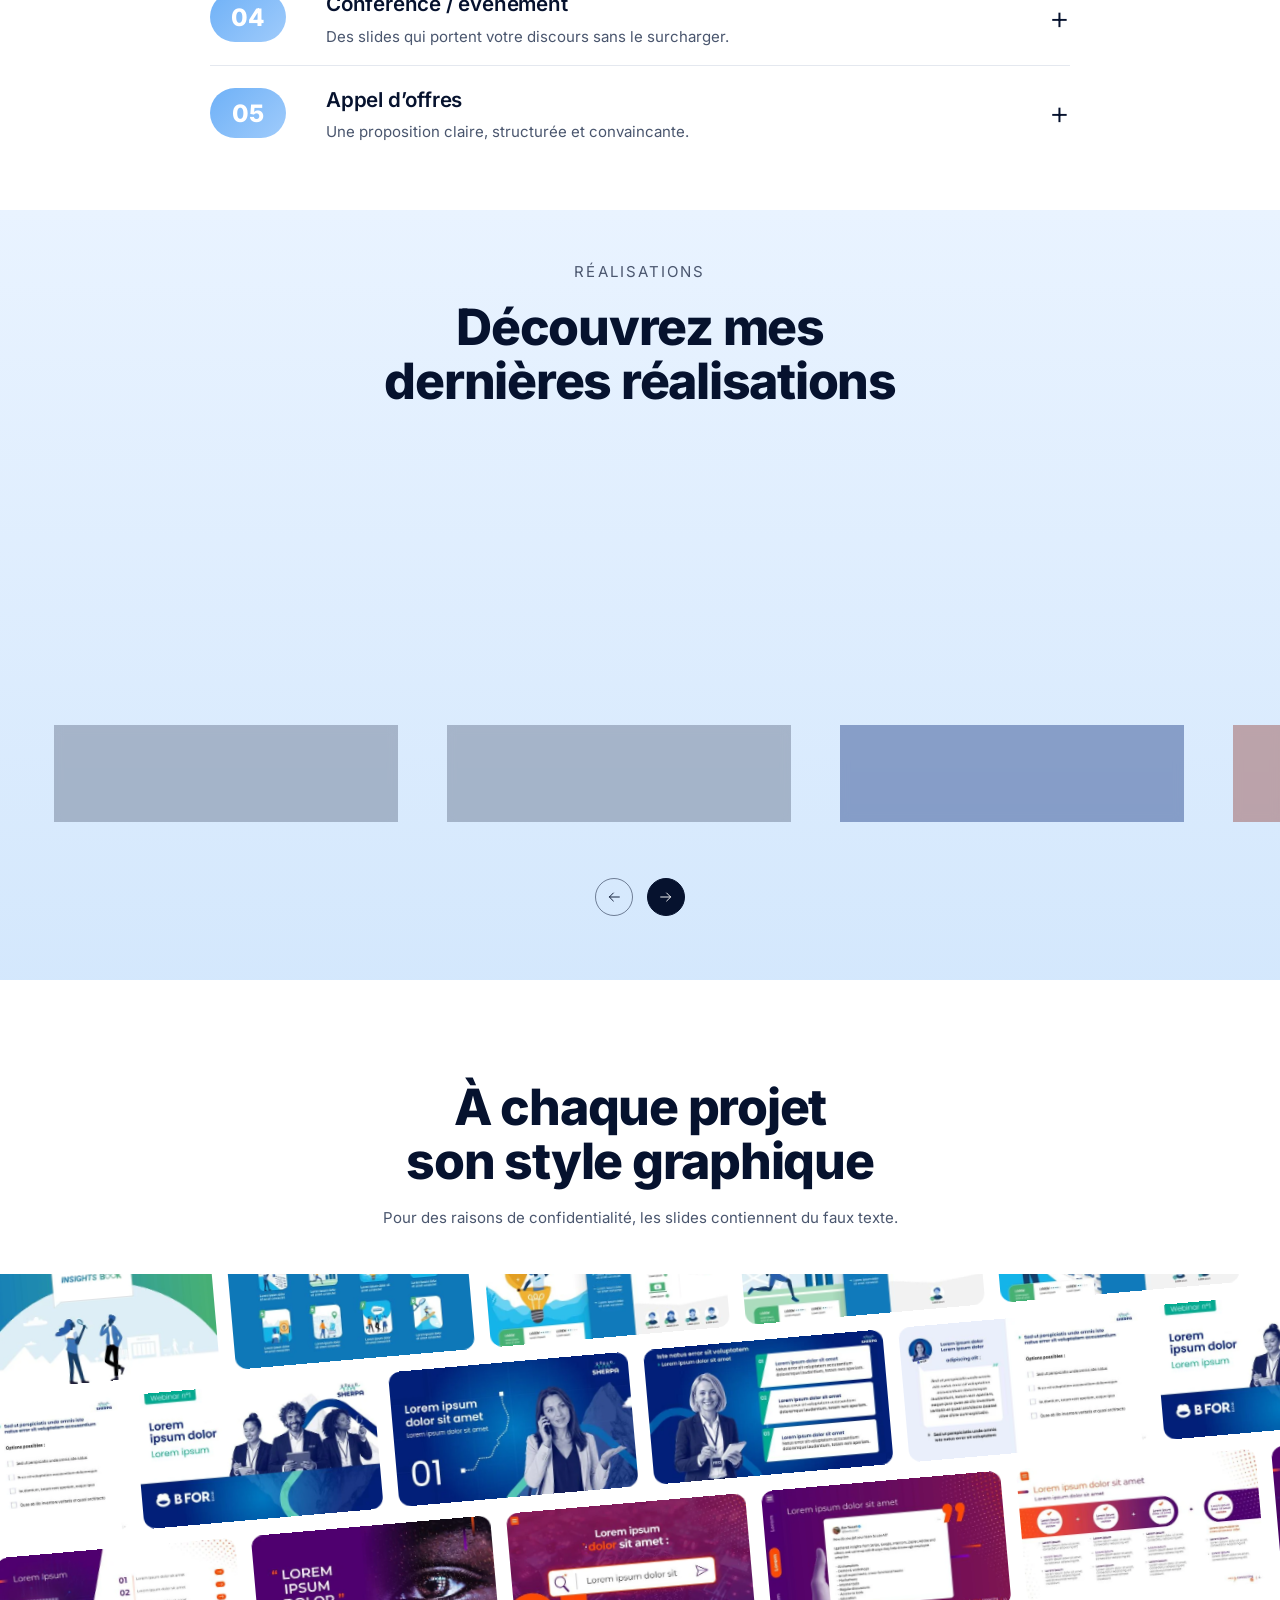
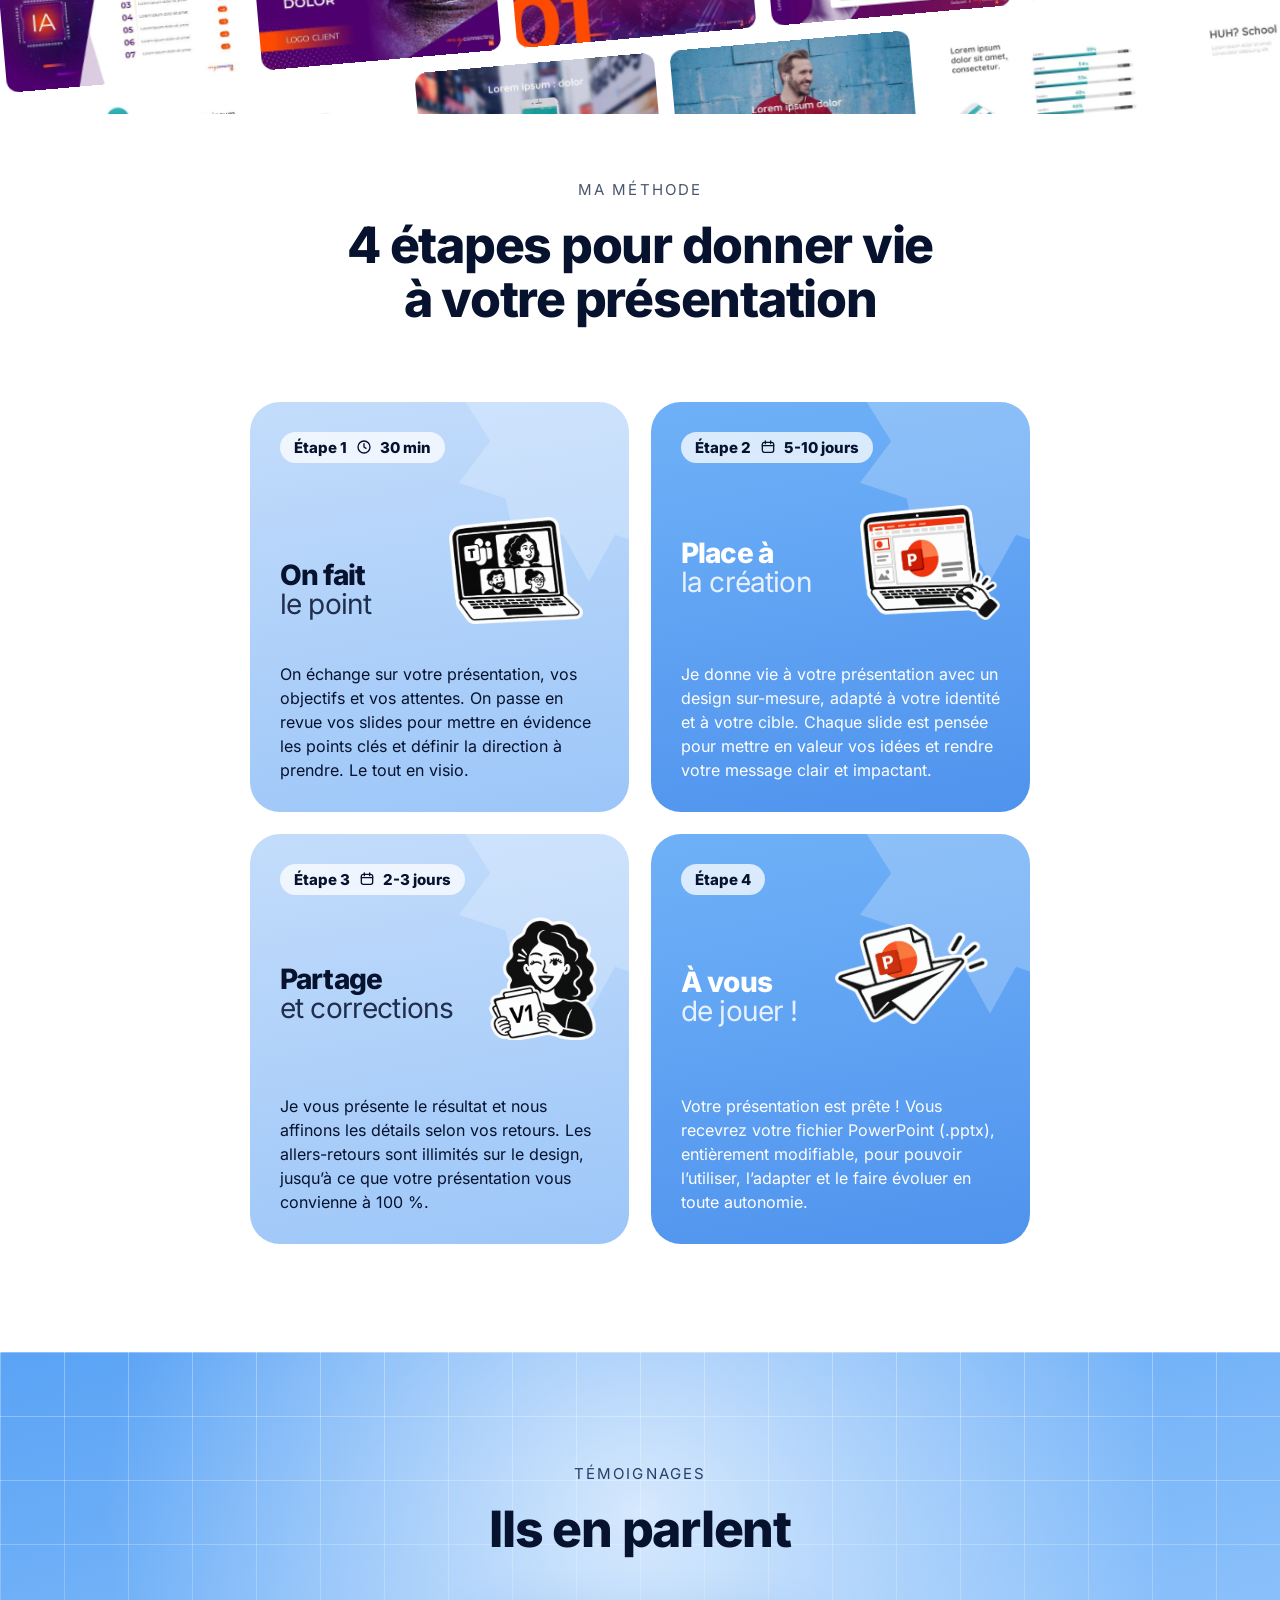
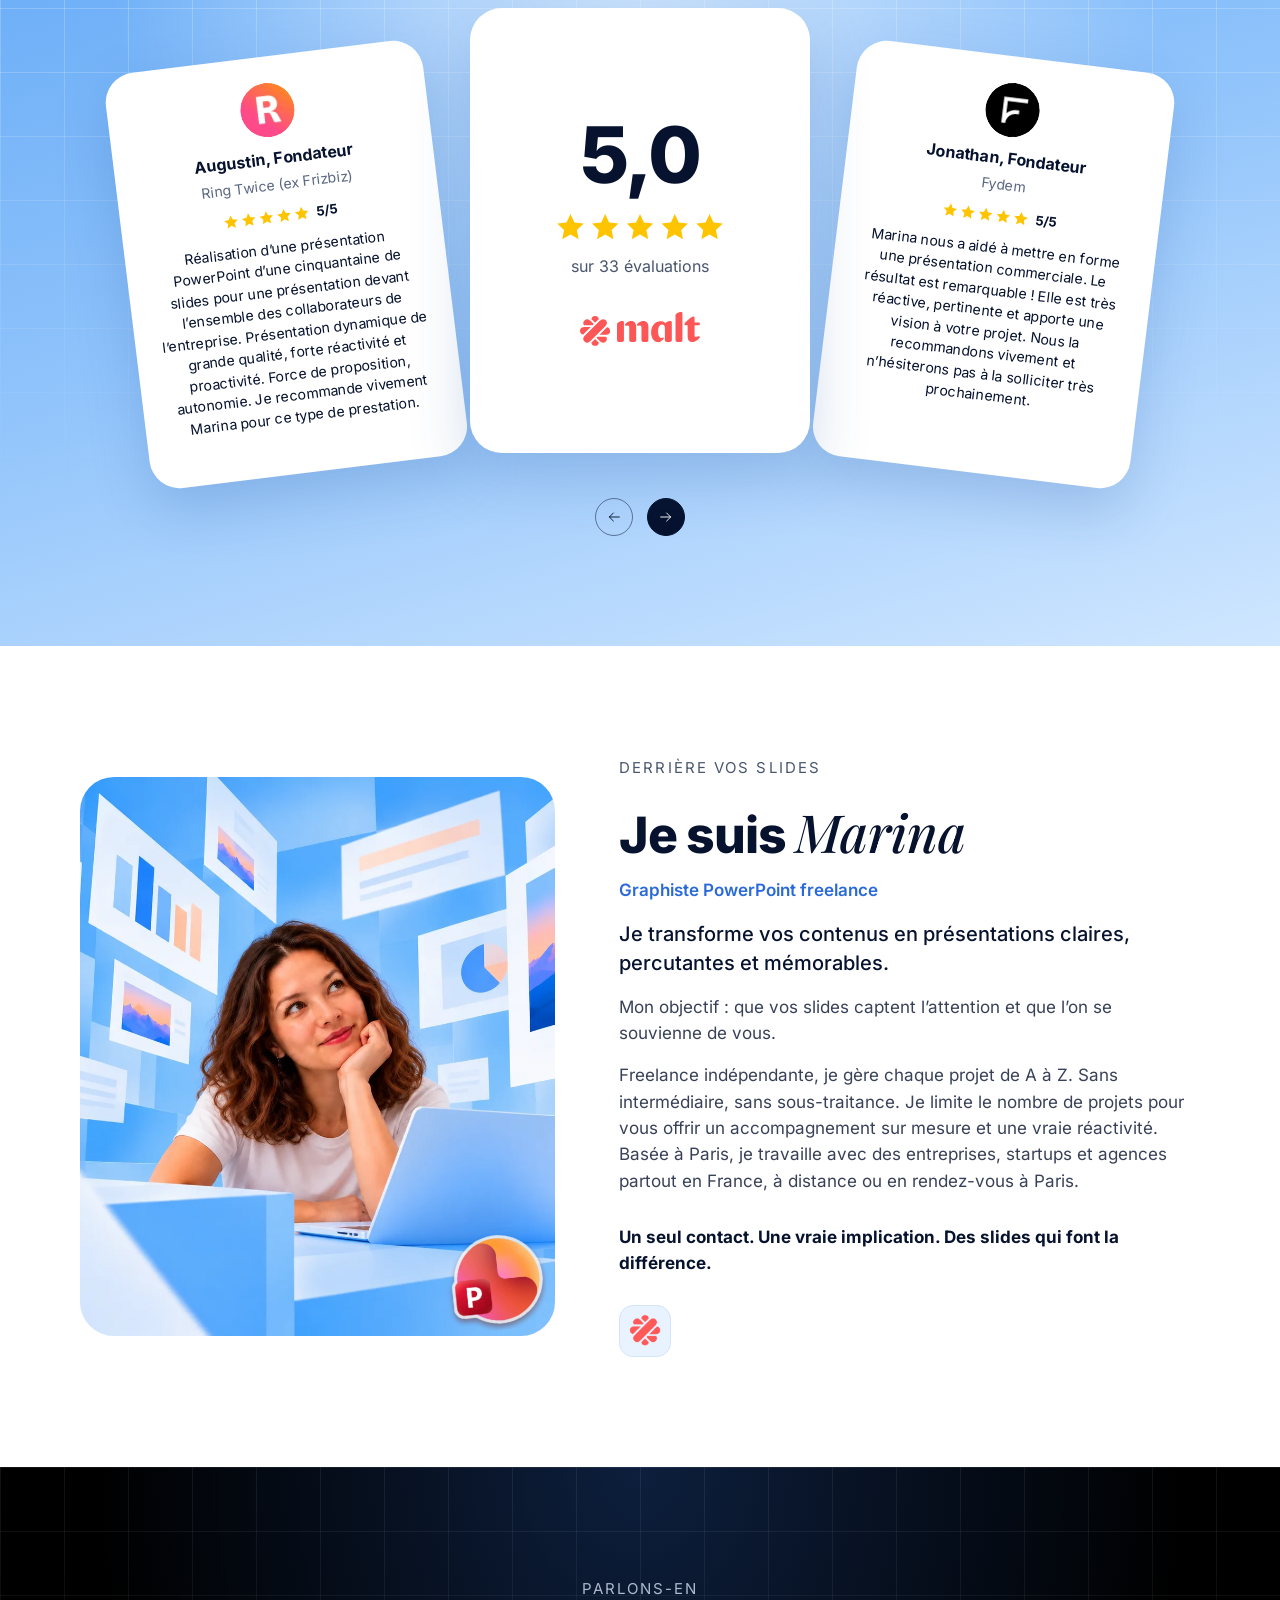
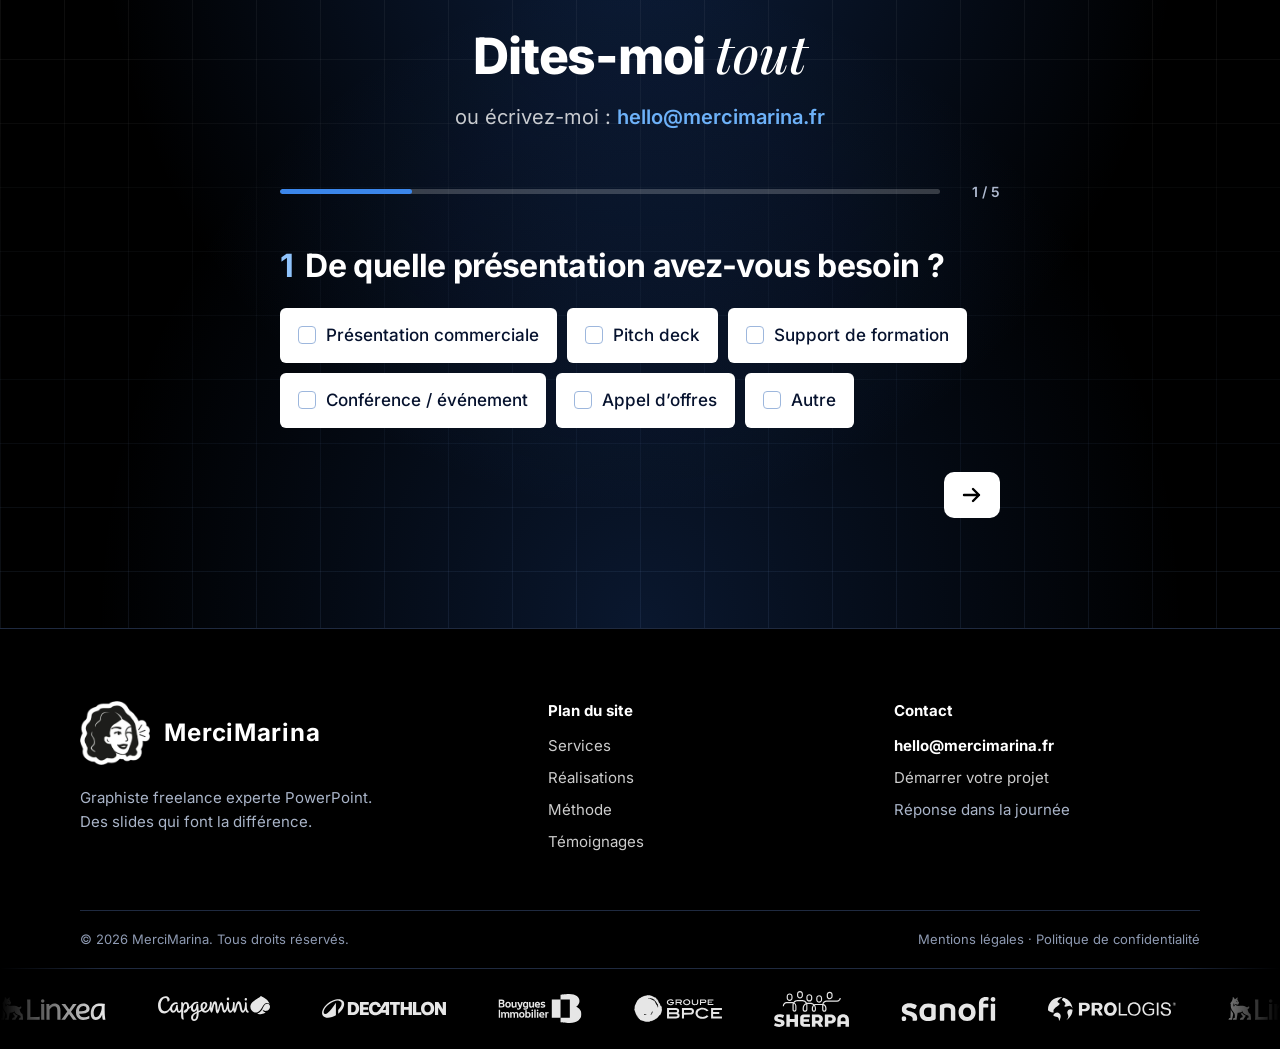
==== commit 9af3f66e: "Add files via upload" ====
--- a/index-typo.html
+++ b/index-typo.html
@@ -16,25 +16,10 @@
 <title>Graphiste PowerPoint freelance à Paris | MerciMarina</title>
 <link rel="stylesheet" href="style.css">
 <style>
-/* Méthode : titres sur une ligne */
-.step .ttl{display:block;margin-top:auto!important}
-.step h3{font-size:26px;line-height:1.15;white-space:nowrap}
-.step h3 .lt{display:inline;font-weight:400;opacity:.85}
-/* Méthode : illustrations centrées sur les emplacements définis (proportionnels à la largeur de la carte) */
-.step{container-type:inline-size}
-.step .ill{position:absolute;right:auto;height:auto;margin:0!important;transform:none;z-index:1}
-.step:nth-of-type(1) .ill{width:29.05%;left:64.7%;top:calc((100cqw + 60px) * .0634)}
-.step:nth-of-type(2) .ill{width:29.09%;left:66.05%;top:calc((100cqw + 60px) * .0724)}
-.step:nth-of-type(3) .ill{width:25.68%;left:67.98%;top:calc((100cqw + 60px) * .0455)}
-.step:nth-of-type(4) .ill{width:29.18%;left:65.85%;top:calc((100cqw + 60px) * .0963)}
-@media (min-width:1400px){
- .step h3{font-size:clamp(20px,calc(2.5vw - 14px),26px)}
- .step .ttl{margin-top:116px!important}
-}
-/* Cartes étroites : l'illustration passe juste sous le badge pour ne pas le chevaucher */
-@media (max-width:760px),(min-width:1400px) and (max-width:1611px){
- .step:nth-of-type(n) .ill{top:66px}
-}
+/* Méthode : titre sur deux lignes (2e ligne en graisse normale), illustration à côté du titre */
+.step h3{font-size:clamp(22px,6vw,28px);white-space:nowrap}
+.step h3 .lt{display:block;font-weight:400;opacity:.85}
+@media (min-width:1400px){.step h3{font-size:clamp(20px,calc(2.5vw - 14px),28px)}}
 /* Typo : services en minuscules et semi-gras */
 .item > button{text-transform:none;letter-spacing:0}
 .tt b{font-weight:600;font-size:clamp(17px,1.6vw,21px);letter-spacing:-.01em}
@@ -44,9 +29,6 @@
 .about .sub{text-transform:none;letter-spacing:0;font-size:17px;font-weight:600}
 /* Typo : numéro du formulaire sans italique */
 .qn em{font:700 1em/1 var(--f);font-style:normal}
-/* Méthode : cartes un peu plus compactes (espace badge-titre réduit d'environ 16 px) */
-@media (min-width:761px){.step{min-height:394px}}
-@media (min-width:1400px){.step .ttl{margin-top:100px!important}}
 </style>
 <script type="application/ld+json">{"@context":"https://schema.org","@type":"ProfessionalService","name":"MerciMarina","url":"https://mercimarina.fr/","image":"https://mercimarina.fr/og-image.jpg","email":"hello@mercimarina.fr","description":"Graphiste PowerPoint freelance : présentations commerciales, pitch decks, supports de formation, conférences et appels d’offres sur mesure.","founder":{"@type":"Person","name":"Marina","jobTitle":"Graphiste PowerPoint freelance"},"address":{"@type":"PostalAddress","addressLocality":"Paris","addressCountry":"FR"},"areaServed":["Paris","France"],"serviceType":["Présentation commerciale","Pitch deck","Support de formation","Conférence et événement","Appel d’offres"],"sameAs":["https://www.malt.fr/profile/marinavu"]}</script>
 </head>
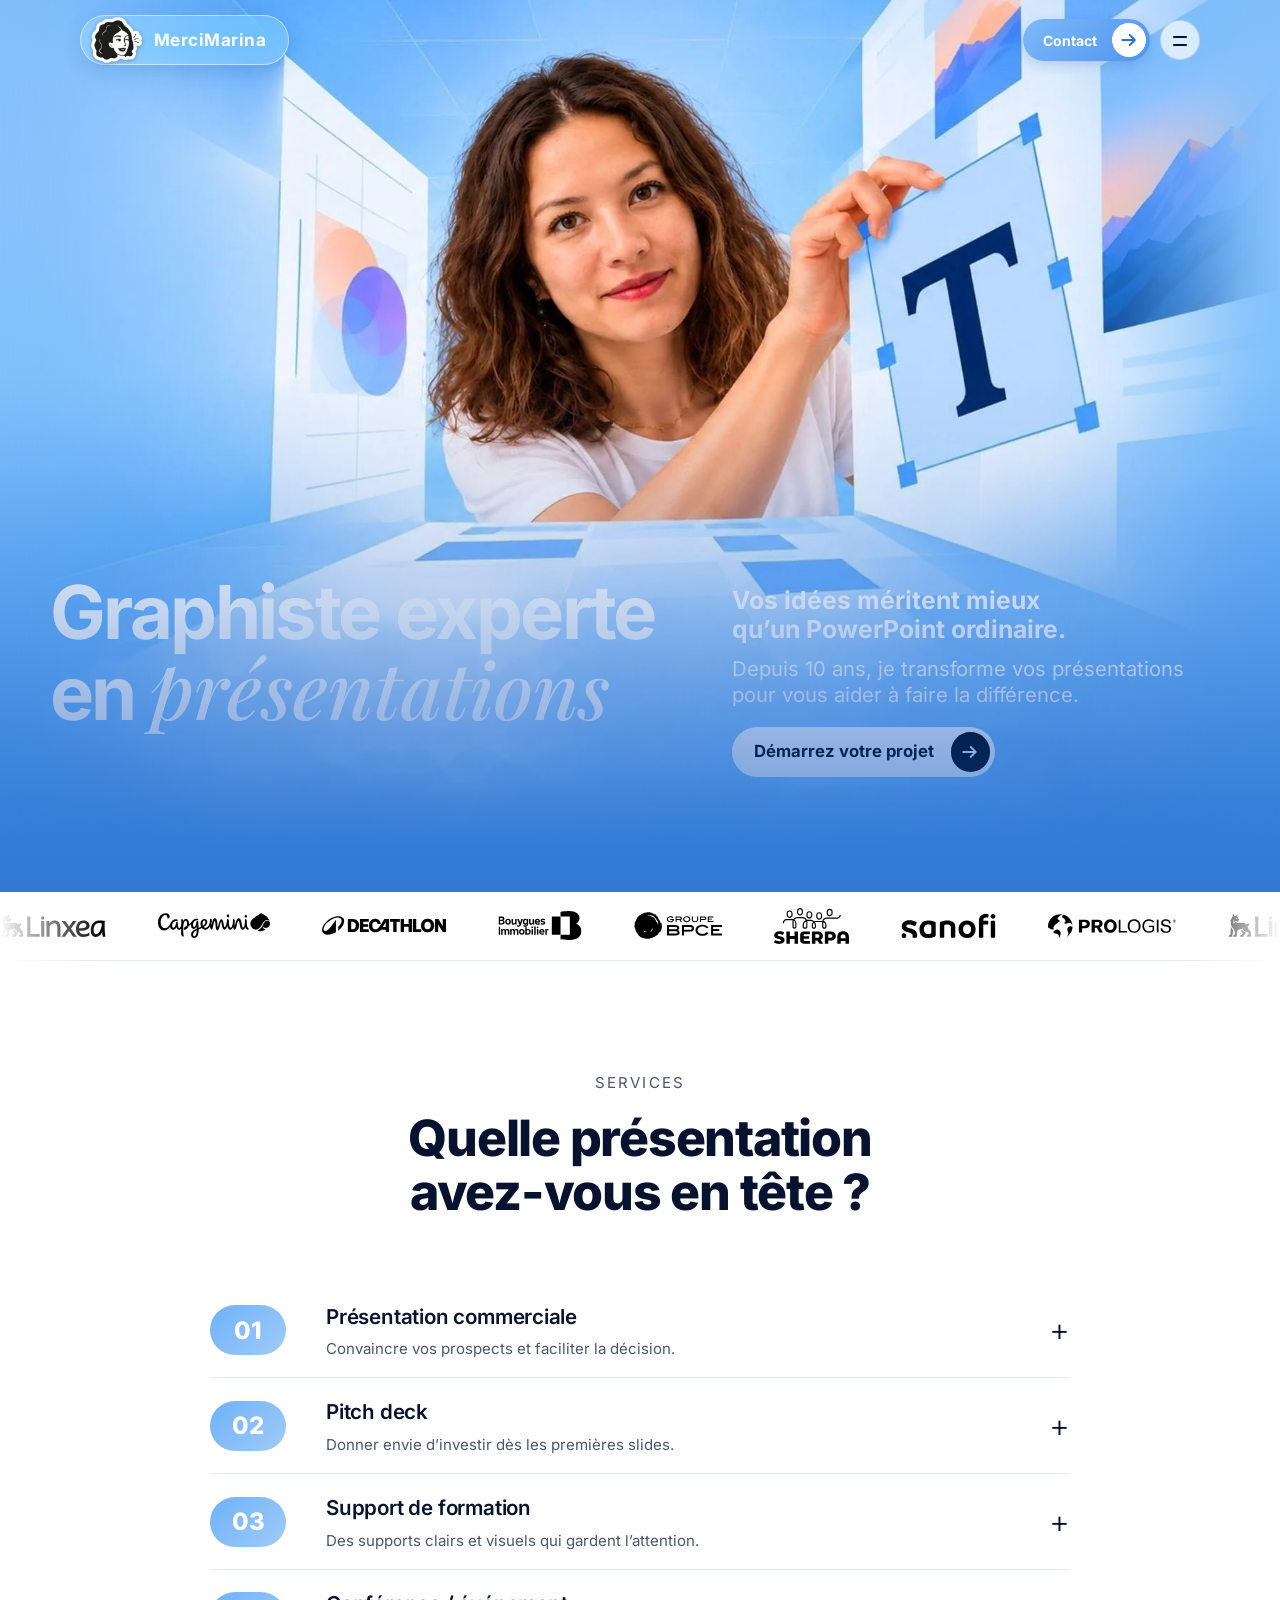
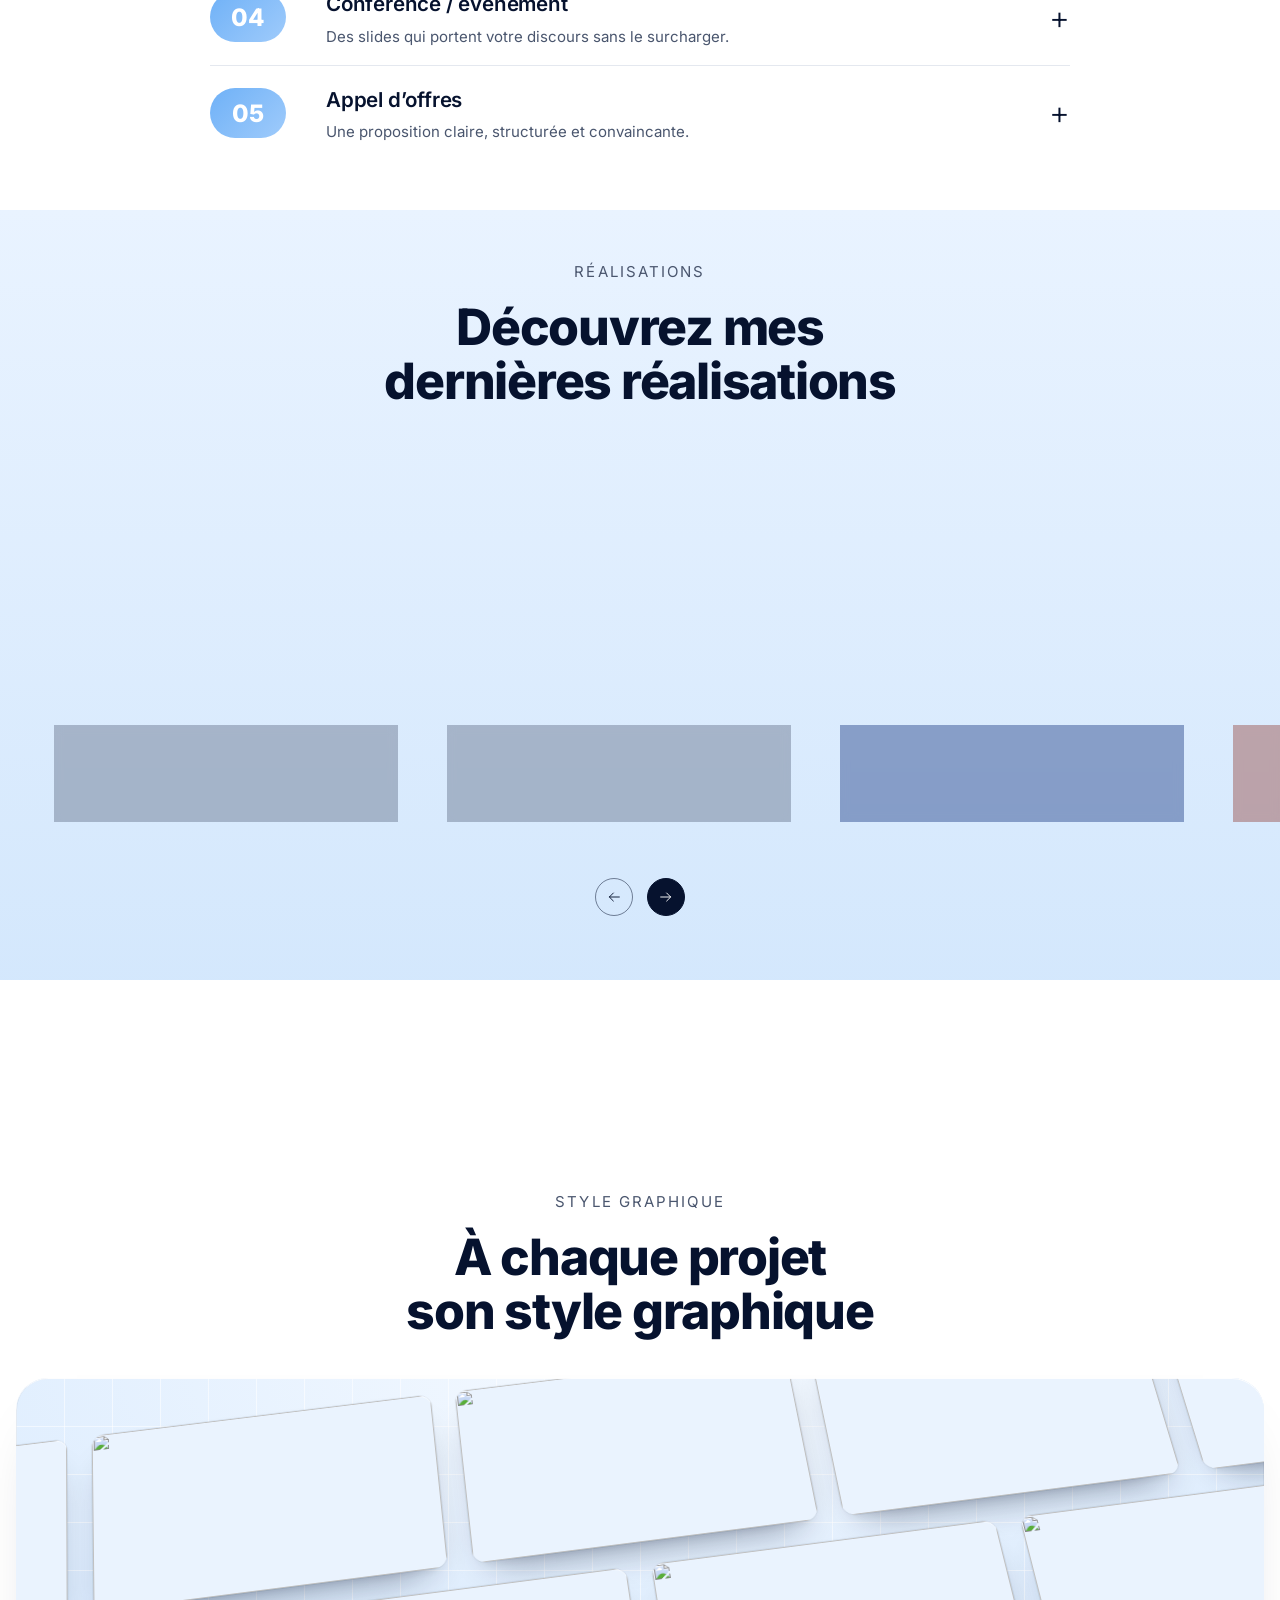
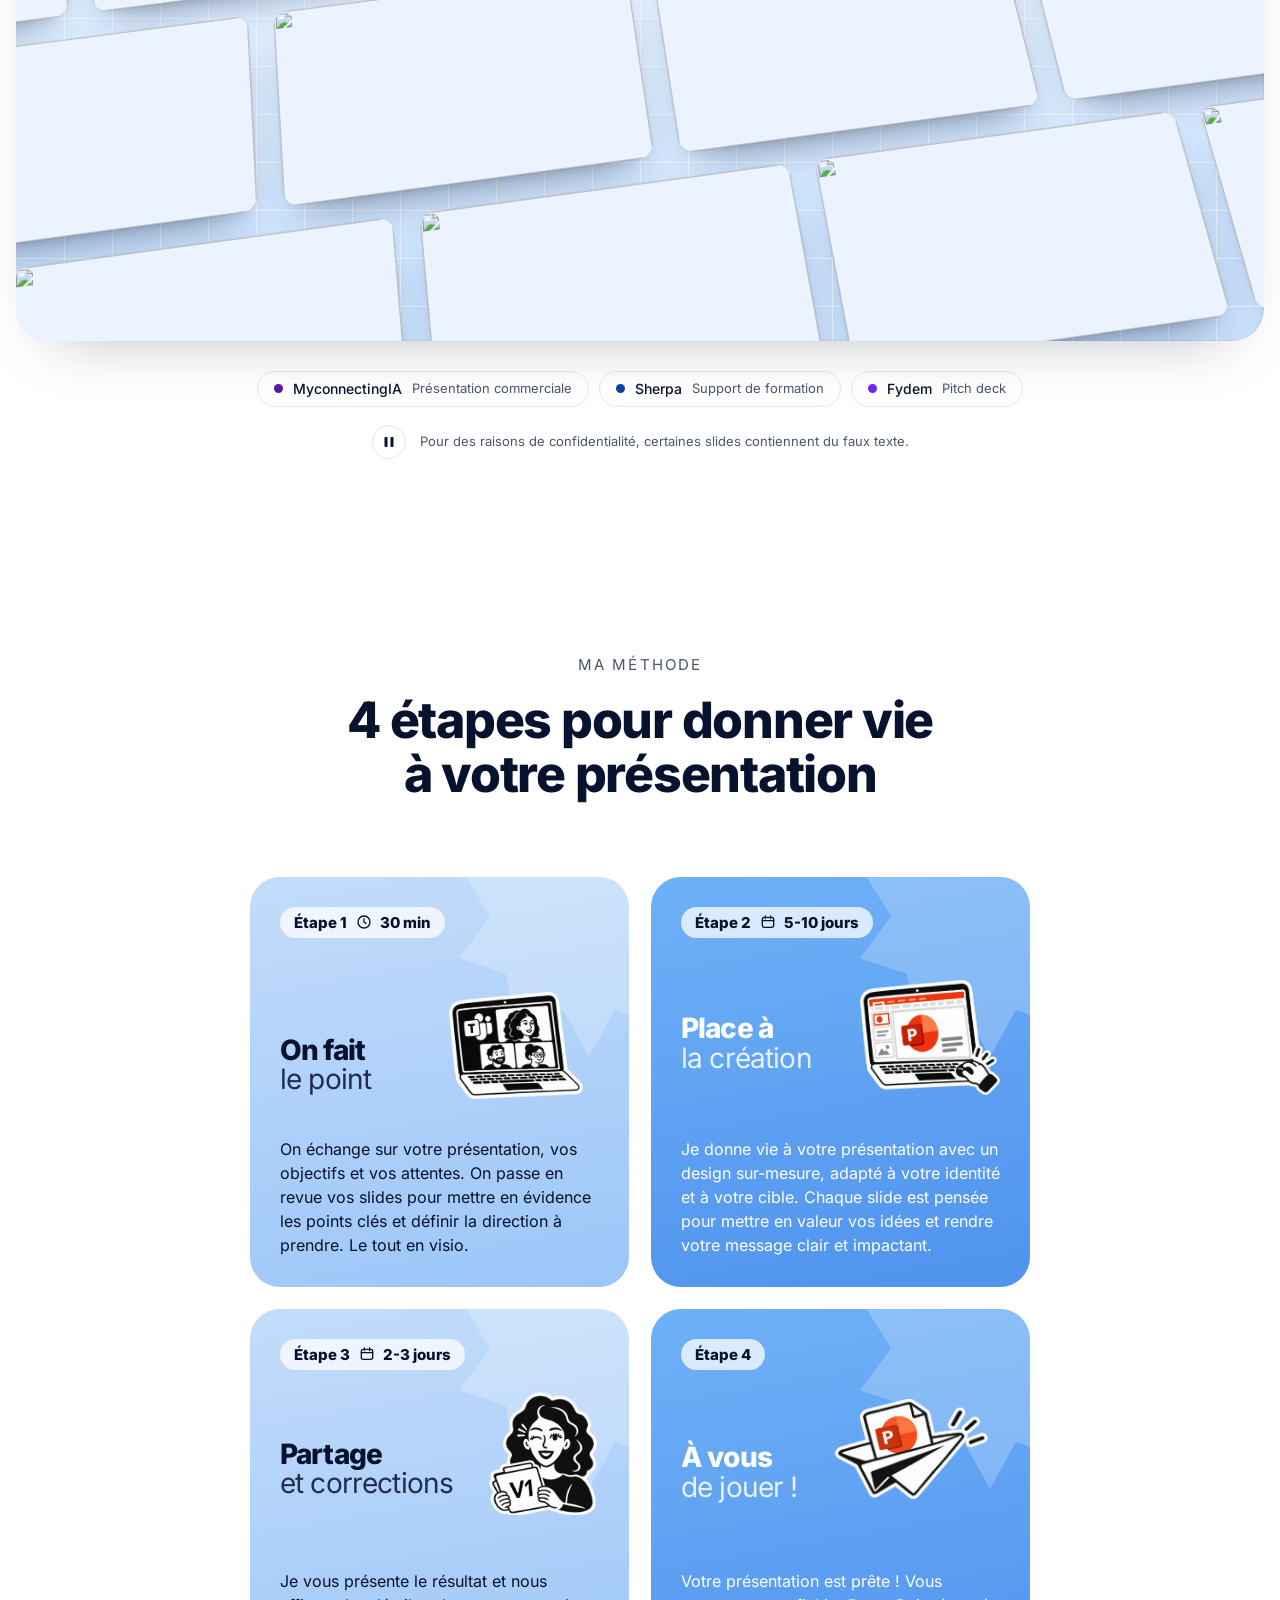
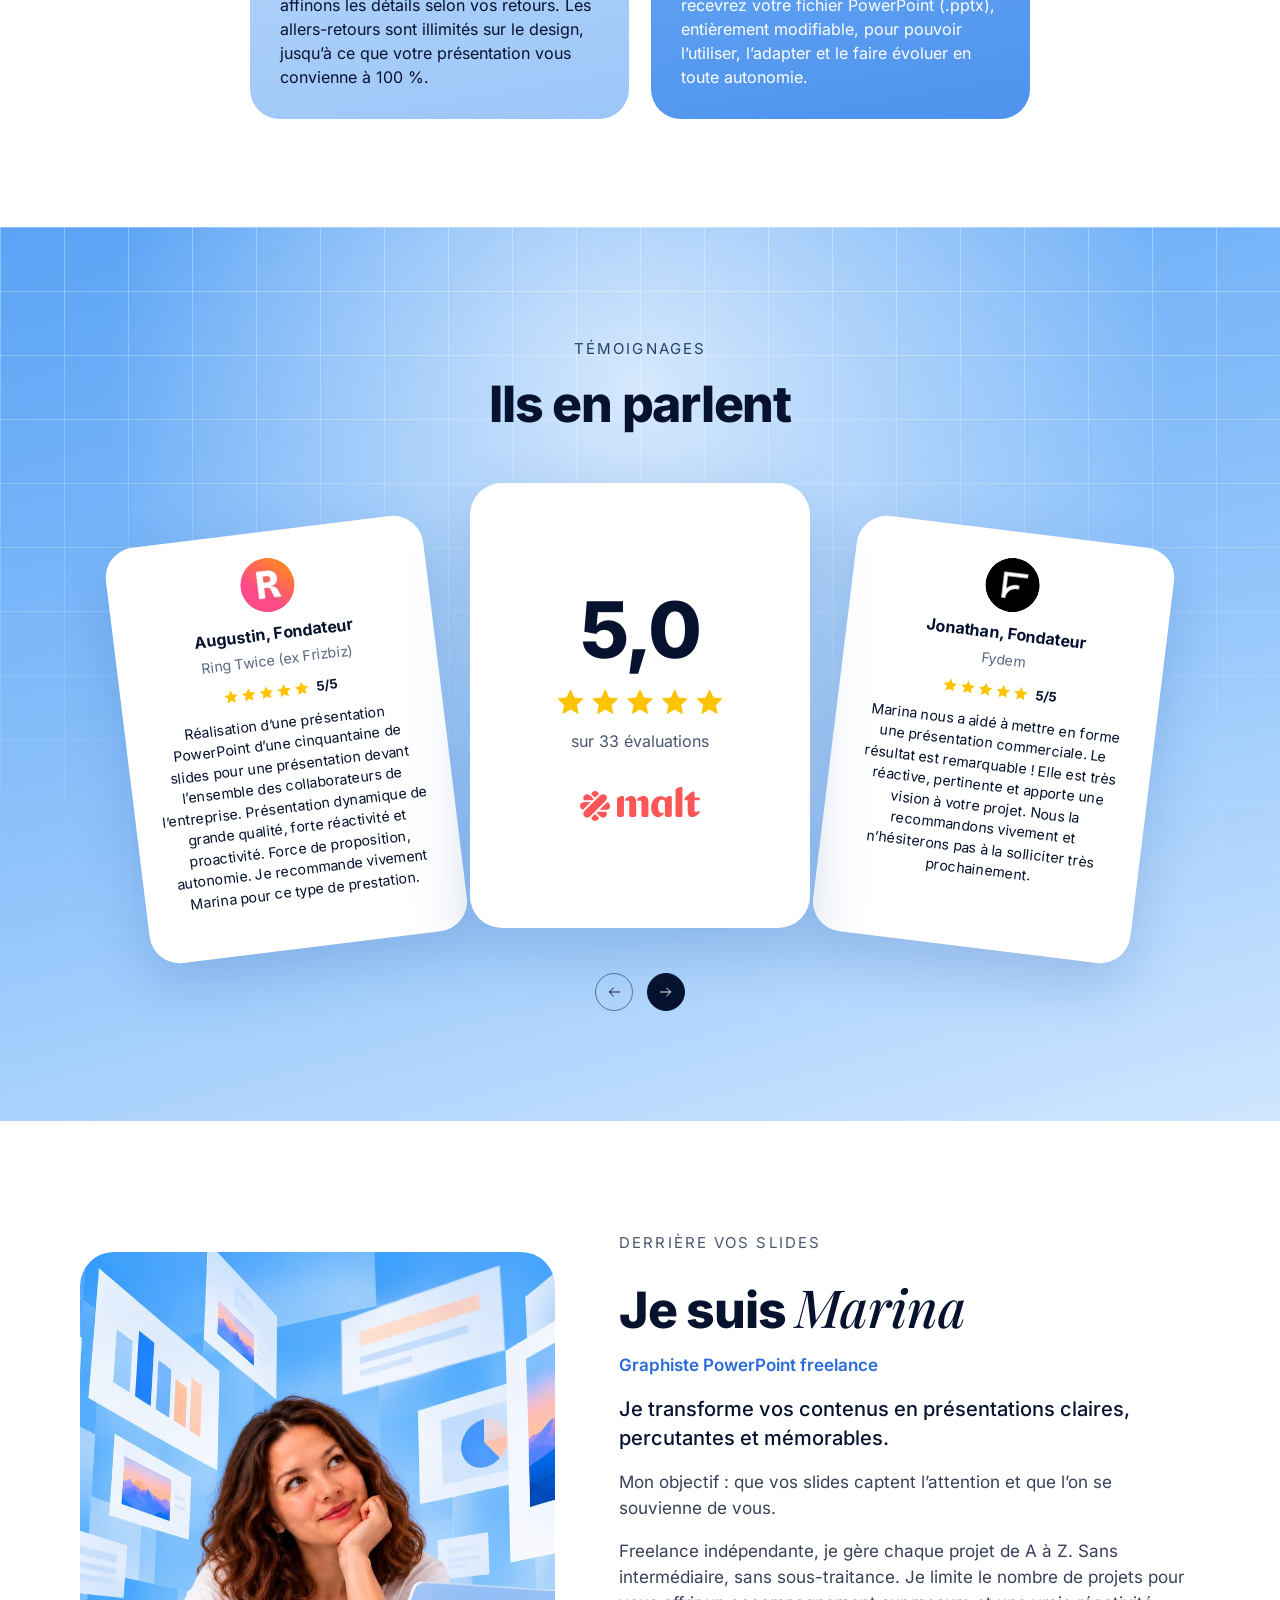
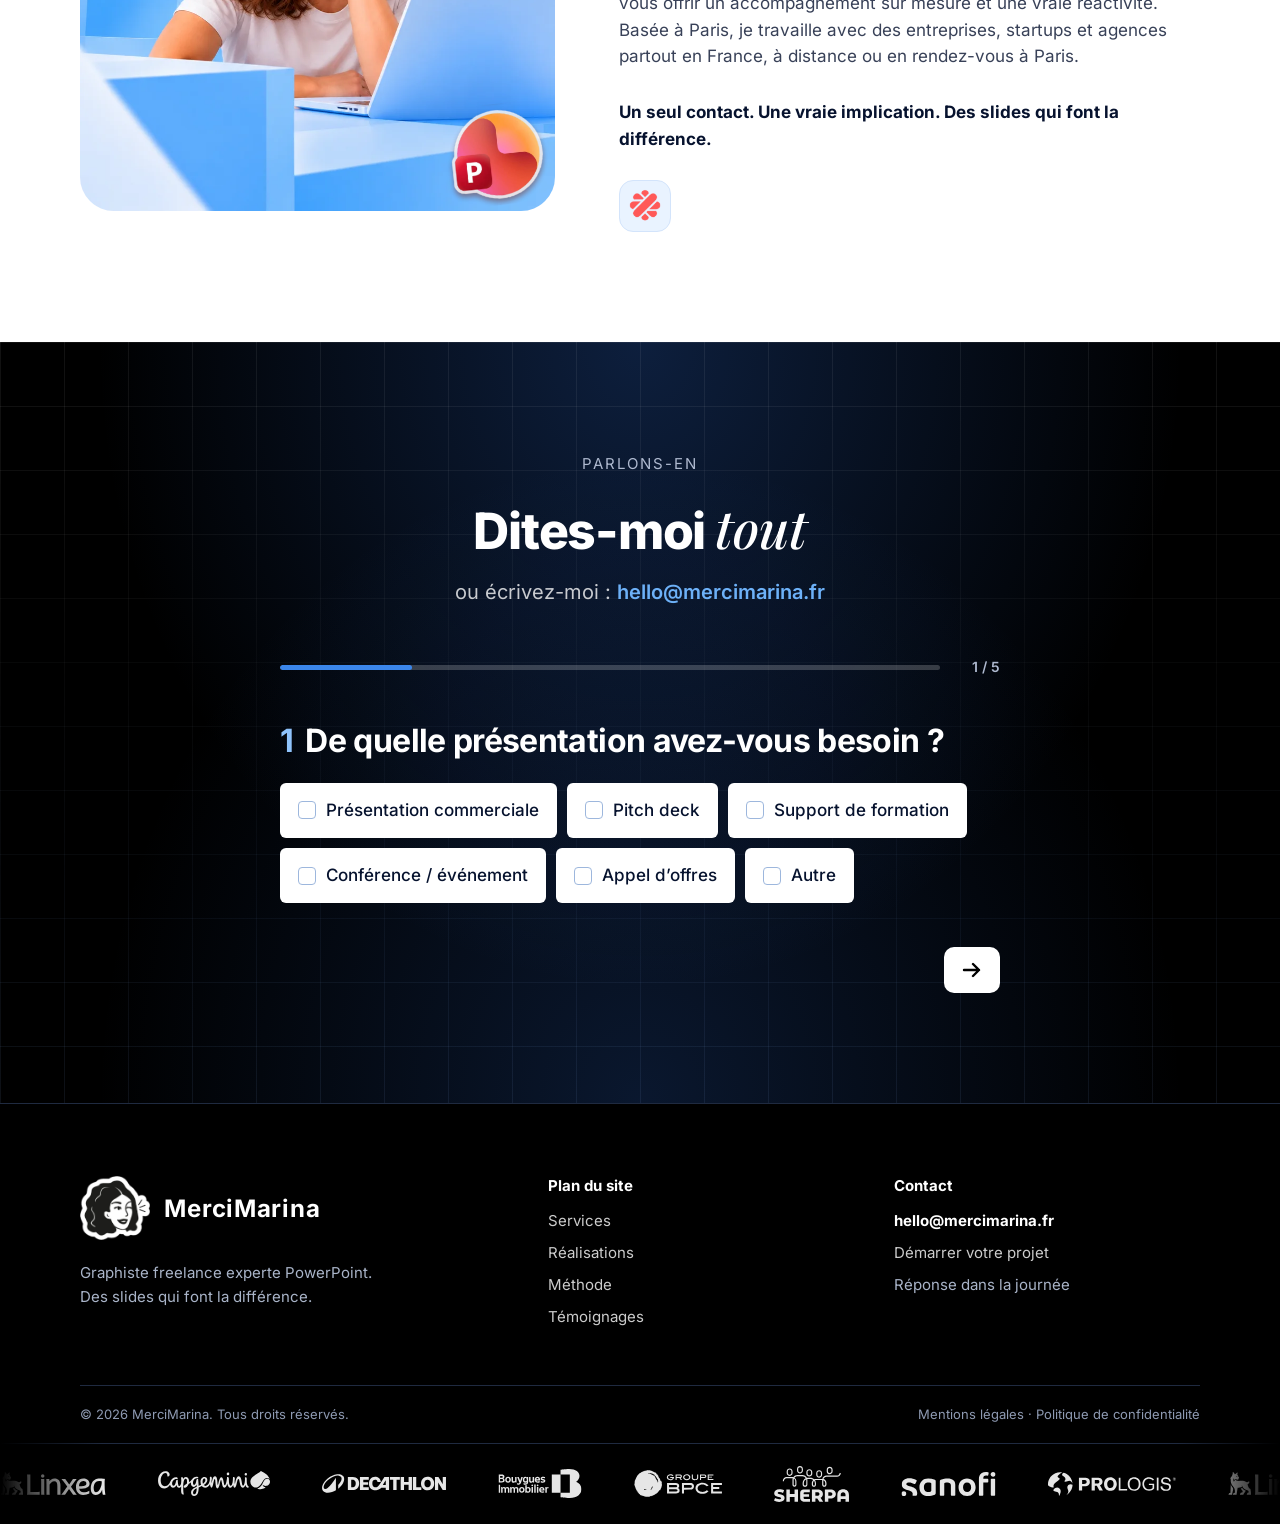
==== commit f53b9d0c: "Add files via upload" ====
--- a/index-typo.html
+++ b/index-typo.html
@@ -29,6 +29,37 @@
 .about .sub{text-transform:none;letter-spacing:0;font-size:17px;font-weight:600}
 /* Typo : numéro du formulaire sans italique */
 .qn em{font:700 1em/1 var(--f);font-style:normal}
+/* Carrousel « style graphique » v2 */
+.sg-head{padding-top:100px;padding-bottom:40px;text-align:center}
+.sg-stage{position:relative;height:clamp(380px,44vw,580px);overflow:hidden;isolation:isolate;width:min(1360px,calc(100% - 32px));margin-inline:auto;border-radius:32px;
+ background:linear-gradient(rgba(255,255,255,.55) 1px,transparent 1px) 0 0/48px 48px,linear-gradient(90deg,rgba(255,255,255,.55) 1px,transparent 1px) 0 0/48px 48px,radial-gradient(120% 90% at 50% 0%,#f4f9ff 0%,#dcecfe 55%,#c9e1fd 100%);
+ box-shadow:0 0 0 1px rgba(6,18,46,.06) inset,0 30px 60px -40px rgba(6,18,46,.35)}
+.sg-stage::after{content:"";position:absolute;inset:0;border-radius:inherit;pointer-events:none;box-shadow:0 1px 0 rgba(255,255,255,.9) inset}
+.sg-persp{position:absolute;inset:0;perspective:1700px;perspective-origin:50% 30%}
+.sg-plane{position:absolute;left:50%;top:50%;width:max-content;display:grid;gap:26px;transform:translate(-50%,-50%) rotateX(24deg) rotateZ(-8deg);transform-style:preserve-3d}
+.sg-row{display:flex;gap:26px;will-change:transform}
+.sg-tile{position:relative;flex:0 0 auto;width:360px;aspect-ratio:16/9;max-width:none;border-radius:14px;overflow:hidden;background:#eaf3fe;
+ box-shadow:0 1px 0 rgba(255,255,255,.7) inset,0 0 0 1px rgba(6,18,46,.06),0 24px 40px -22px rgba(6,18,46,.45),0 8px 14px -10px rgba(6,18,46,.18);transition:transform .45s cubic-bezier(.2,.7,.2,1),opacity .5s,filter .5s,box-shadow .45s}
+.sg-tile img{display:block;width:100%;height:100%;object-fit:cover}
+.sg-lab{position:absolute;left:10px;bottom:10px;padding:6px 11px;border-radius:999px;background:rgba(6,18,46,.62);color:#fff;font:600 12px/1 var(--f);backdrop-filter:blur(8px);opacity:0;transform:translateY(6px);transition:opacity .3s,transform .3s}
+.sg-tile:hover{transform:translateY(-10px) scale(1.035);box-shadow:0 1px 0 rgba(255,255,255,.7) inset,0 0 0 1px rgba(6,18,46,.08),0 40px 60px -26px rgba(6,18,46,.55),0 10px 18px -10px rgba(6,18,46,.2)}
+.sg-tile:hover .sg-lab{opacity:1;transform:none}
+.sg-stage[data-focus] .sg-tile{opacity:.18;filter:grayscale(1)}
+.sg-stage[data-focus="myc"] .sg-tile[data-p="myc"],.sg-stage[data-focus="she"] .sg-tile[data-p="she"],.sg-stage[data-focus="fyd"] .sg-tile[data-p="fyd"]{opacity:1;filter:none}
+.sg-foot{display:flex;flex-direction:column;align-items:center;gap:18px;padding:30px 16px 20px}
+.sg-legend{display:flex;flex-wrap:wrap;justify-content:center;gap:10px}
+.sg-chip{display:inline-flex;align-items:center;gap:10px;padding:10px 16px;border:1px solid var(--line);border-radius:999px;background:#fff;color:var(--ink);font:500 14px/1 var(--f);cursor:pointer;transition:border-color .2s,box-shadow .2s}
+.sg-chip small{color:var(--muted);font-size:13px;font-weight:400}
+.sg-chip i{width:9px;height:9px;border-radius:50%;flex:none}
+.sg-chip[data-p="myc"] i{background:#5b17a8}.sg-chip[data-p="she"] i{background:#0b3fa6}.sg-chip[data-p="fyd"] i{background:#6a2bff}
+.sg-chip:hover{border-color:#c9d6ea}
+.sg-chip[aria-pressed="true"]{border-color:var(--ink);box-shadow:0 0 0 1px var(--ink) inset}
+.sg-chip:focus-visible,.sg-pause:focus-visible{outline:3px solid var(--sky);outline-offset:2px}
+.sg-meta{display:flex;align-items:center;gap:14px;font-size:13px;color:var(--muted);text-align:left}
+.sg-pause{display:inline-grid;place-items:center;flex:none;width:34px;height:34px;border:1px solid var(--line);border-radius:50%;background:#fff;color:var(--ink);cursor:pointer}
+.sg-pause svg{width:12px;height:12px;fill:currentColor}
+@media (max-width:700px){.sg-head{padding-top:72px;padding-bottom:24px}.sg-stage{border-radius:22px}.sg-tile{width:236px;border-radius:11px}.sg-row,.sg-plane{gap:16px}.sg-plane{transform:translate(-50%,-50%) rotateX(20deg) rotateZ(-8deg)}.sg-chip small{display:none}}
+@media (prefers-reduced-motion:reduce){.sg-tile,.sg-lab{transition:none}}
 </style>
 <script type="application/ld+json">{"@context":"https://schema.org","@type":"ProfessionalService","name":"MerciMarina","url":"https://mercimarina.fr/","image":"https://mercimarina.fr/og-image.jpg","email":"hello@mercimarina.fr","description":"Graphiste PowerPoint freelance : présentations commerciales, pitch decks, supports de formation, conférences et appels d’offres sur mesure.","founder":{"@type":"Person","name":"Marina","jobTitle":"Graphiste PowerPoint freelance"},"address":{"@type":"PostalAddress","addressLocality":"Paris","addressCountry":"FR"},"areaServed":["Paris","France"],"serviceType":["Présentation commerciale","Pitch deck","Support de formation","Conférence et événement","Appel d’offres"],"sameAs":["https://www.malt.fr/profile/marinavu"]}</script>
 </head>
@@ -85,9 +116,20 @@
 
 </div>
 
-<!-- 4 · Carrousel en biais -->
-<div class="wrap reelhead"><h2 class="title">À chaque projet<br>son style graphique</h2><p class="note">Pour des raisons de confidentialité, les slides contiennent du faux texte.</p></div>
-<div class="reel" aria-hidden="true"><div class="tilt" id="reel"></div></div>
+<!-- 4 · Carrousel « style graphique » (v2 : plateau en perspective) -->
+<section class="sg" aria-labelledby="sg-t">
+ <div class="wrap sg-head"><p class="kicker">Style graphique</p><h2 class="title" id="sg-t">À chaque projet<br>son style graphique</h2></div>
+ <div class="sg-stage" id="sg-stage" aria-label="Exemples de slides réalisées pour MyconnectingIA, Sherpa et Fydem"><div class="sg-persp"><div class="sg-plane" id="sg-plane"></div></div></div>
+ <div class="sg-foot">
+  <div class="sg-legend" role="group" aria-label="Mettre un projet en lumière">
+   <button class="sg-chip" type="button" data-p="myc" aria-pressed="false"><i></i>MyconnectingIA <small>Présentation commerciale</small></button>
+   <button class="sg-chip" type="button" data-p="she" aria-pressed="false"><i></i>Sherpa <small>Support de formation</small></button>
+   <button class="sg-chip" type="button" data-p="fyd" aria-pressed="false"><i></i>Fydem <small>Pitch deck</small></button>
+  </div>
+  <div class="sg-meta"><button class="sg-pause" type="button" id="sg-pause" aria-label="Mettre l'animation en pause" aria-pressed="false"><svg viewBox="0 0 12 12" aria-hidden="true"><rect x="1.5" y="1" width="3" height="10" rx="1"/><rect x="7.5" y="1" width="3" height="10" rx="1"/></svg></button><span>Pour des raisons de confidentialité, certaines slides contiennent du faux texte.</span></div>
+ </div>
+ <div hidden><div id="reel"></div></div><!-- conservé vide pour script.js -->
+</section>
 
 <!-- 6 · Méthode -->
 <section class="method" id="methode"><div class="wrap">
@@ -162,5 +204,87 @@
 </footer>
 
 <script src="script.js" defer></script>
+<script>
+(() => {
+  const P = {myc:'MyconnectingIA · Présentation commerciale', she:'Sherpa · Support de formation', fyd:'Fydem · Pitch deck'};
+  // Trois rangées, projets alternés pour éviter les blocs de couleur
+  const ROWS = [
+    ['myc-01','she-01','fyd-01','myc-03','she-03','fyd-05','myc-13','she-13'],
+    ['fyd-03','myc-02','she-07','fyd-09','myc-06','she-15','fyd-13','myc-10'],
+    ['she-05','fyd-06','myc-04','she-08','fyd-11','myc-14','she-17','fyd-16']
+  ];
+  const SPEED = [26, 18, 30];          // px/s, rangée du milieu plus lente
+  const DIR = [-1, 1, -1];
+  const plane = document.getElementById('sg-plane'), stage = document.getElementById('sg-stage');
+  const reduced = matchMedia('(prefers-reduced-motion: reduce)').matches;
+
+  const rows = ROWS.map((ids, r) => {
+    const row = document.createElement('div'); row.className = 'sg-row';
+    const set = ids.concat(ids, ids);   // trois copies : boucle sans couture
+    set.forEach((id, i) => {
+      const p = id.slice(0,3), t = document.createElement('div');
+      t.className = 'sg-tile'; t.dataset.p = p;
+      const im = new Image(); im.src = 'carrousel-v2/' + id + '.webp'; im.alt = i < ids.length ? P[p].split(' · ')[0] + ', exemple de slide' : '';
+      im.decoding = 'async'; im.loading = r === 1 || i < 6 ? 'eager' : 'lazy';
+      const lab = document.createElement('span'); lab.className = 'sg-lab'; lab.textContent = P[p]; lab.setAttribute('aria-hidden','true');
+      t.append(im, lab); row.append(t);
+    });
+    plane.append(row);
+    return {el: row, n: ids.length, x: 0, w: 0, hover: 0};
+  });
+
+  const measure = () => rows.forEach(r => {
+    const a = r.el.children[0], b = r.el.children[r.n];
+    r.w = b.offsetLeft - a.offsetLeft;       // largeur d'une série
+    r.x = -r.w * (0.3 + 0.2 * rows.indexOf(r));
+  });
+  const place = () => rows.forEach(r => { r.el.style.transform = `translate3d(${r.x}px,0,0)`; });
+
+  rows.forEach(r => {
+    r.el.addEventListener('pointerenter', () => r.hover = 1);
+    r.el.addEventListener('pointerleave', () => r.hover = 0);
+  });
+
+  // Le scroll de la page pousse le plateau, comme sur le site actuel, avec inertie
+  let boost = 0, lastY = scrollY, paused = reduced, last = performance.now();
+  addEventListener('scroll', () => { boost += (scrollY - lastY) * 0.9; lastY = scrollY; }, {passive:true});
+
+  function frame(now) {
+    const dt = Math.min(64, now - last) / 1000; last = now;
+    boost *= Math.pow(0.04, dt);              // amortissement de l'élan
+    rows.forEach((r, i) => {
+      const slow = r.hover ? 0.12 : 1;
+      const v = paused ? 0 : SPEED[i] * slow;
+      r.x += DIR[i] * (v * dt + (reduced ? 0 : boost * dt * 3));
+      if (r.x <= -2 * r.w) r.x += r.w;
+      if (r.x > -r.w * 0.05) r.x -= r.w;
+    });
+    place(); requestAnimationFrame(frame);
+  }
+
+  addEventListener('load', () => { measure(); place(); });
+  addEventListener('resize', () => { measure(); place(); });
+  measure(); place(); requestAnimationFrame(frame);
+
+  // Légende : met un projet en lumière
+  document.querySelectorAll('.sg-chip').forEach(c => c.addEventListener('click', () => {
+    const on = c.getAttribute('aria-pressed') !== 'true';
+    document.querySelectorAll('.sg-chip').forEach(o => o.setAttribute('aria-pressed', 'false'));
+    c.setAttribute('aria-pressed', String(on));
+    if (on) stage.dataset.focus = c.dataset.p; else delete stage.dataset.focus;
+  }));
+
+  // Pause (accessibilité : tout contenu qui bouge en continu doit pouvoir s'arrêter)
+  const pb = document.getElementById('sg-pause');
+  const setPause = v => {
+    paused = v; pb.setAttribute('aria-pressed', String(v));
+    pb.setAttribute('aria-label', v ? "Relancer l'animation" : "Mettre l'animation en pause");
+    pb.innerHTML = v ? '<svg viewBox="0 0 12 12" aria-hidden="true"><path d="M3 1.5v9l7.5-4.5z"/></svg>'
+                     : '<svg viewBox="0 0 12 12" aria-hidden="true"><rect x="1.5" y="1" width="3" height="10" rx="1"/><rect x="7.5" y="1" width="3" height="10" rx="1"/></svg>';
+  };
+  pb.addEventListener('click', () => setPause(!paused));
+  if (reduced) setPause(true);
+})();
+</script>
 </body>
 </html>
